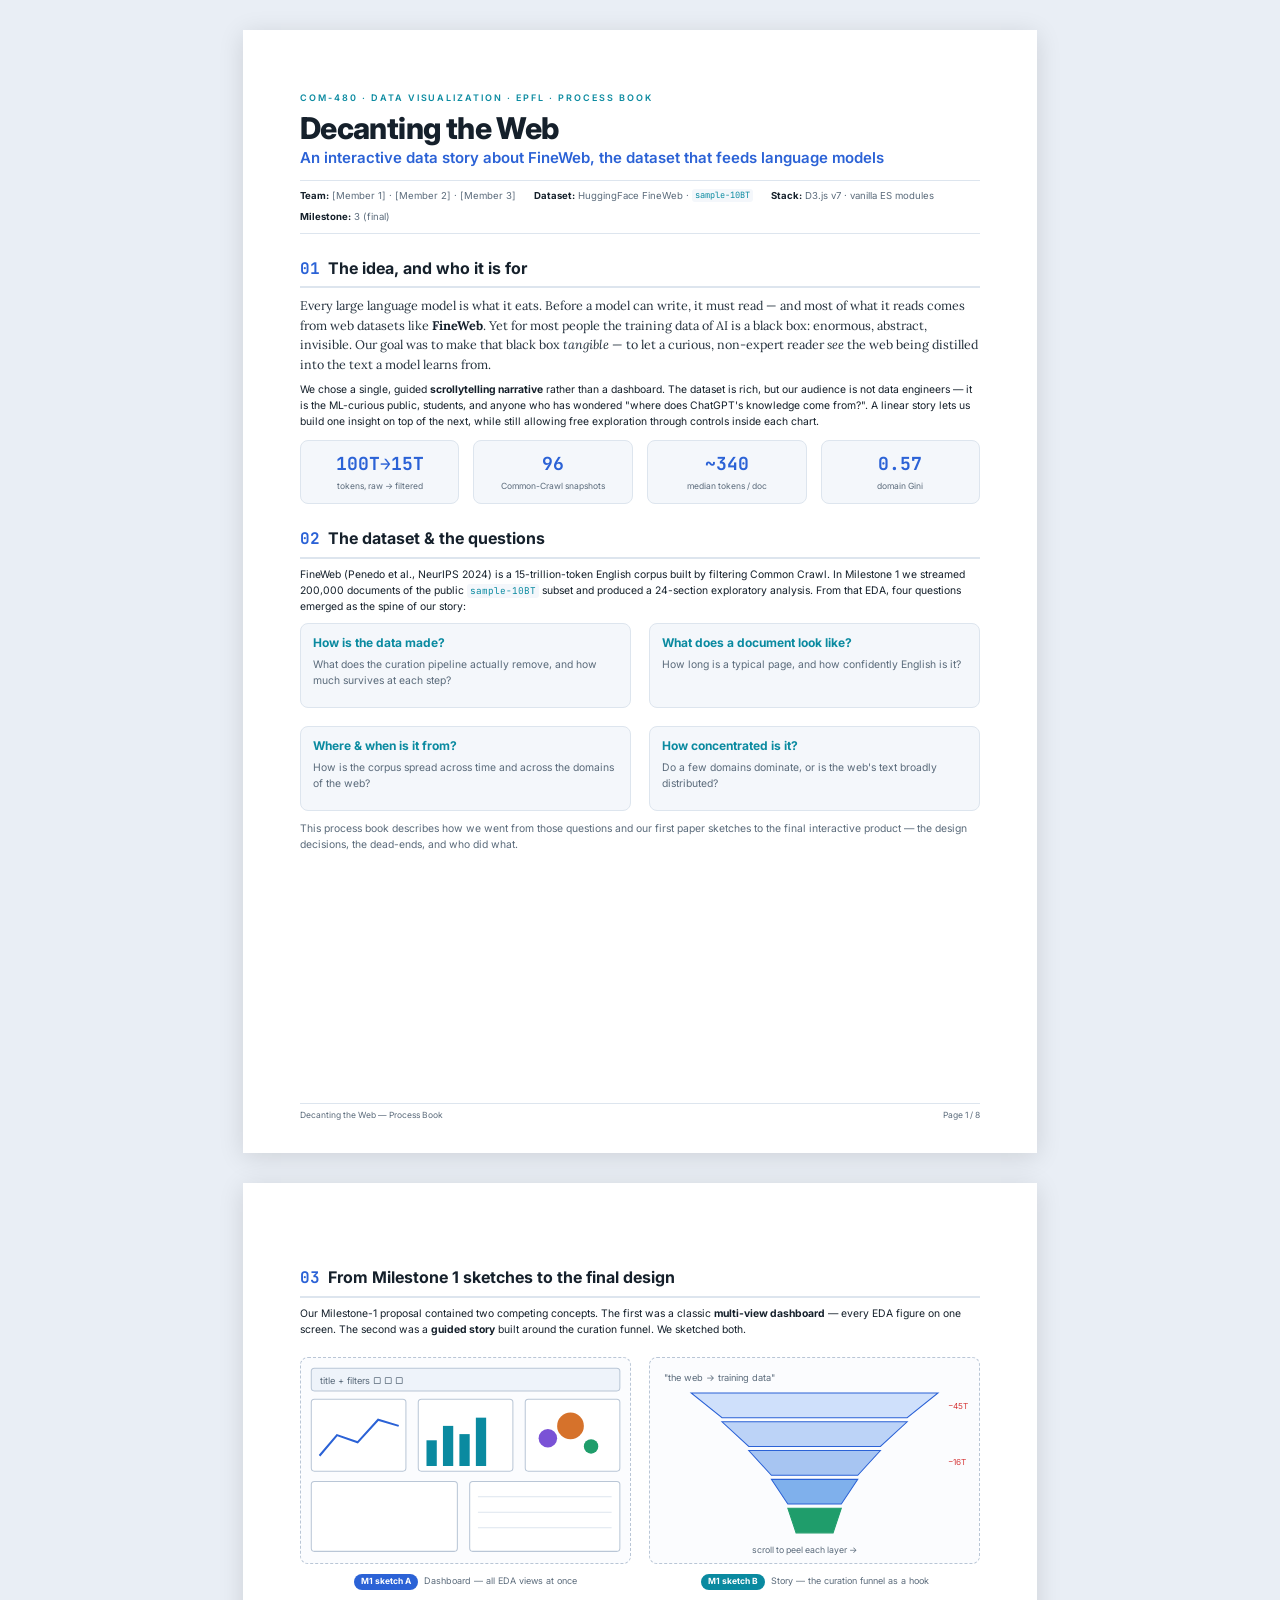
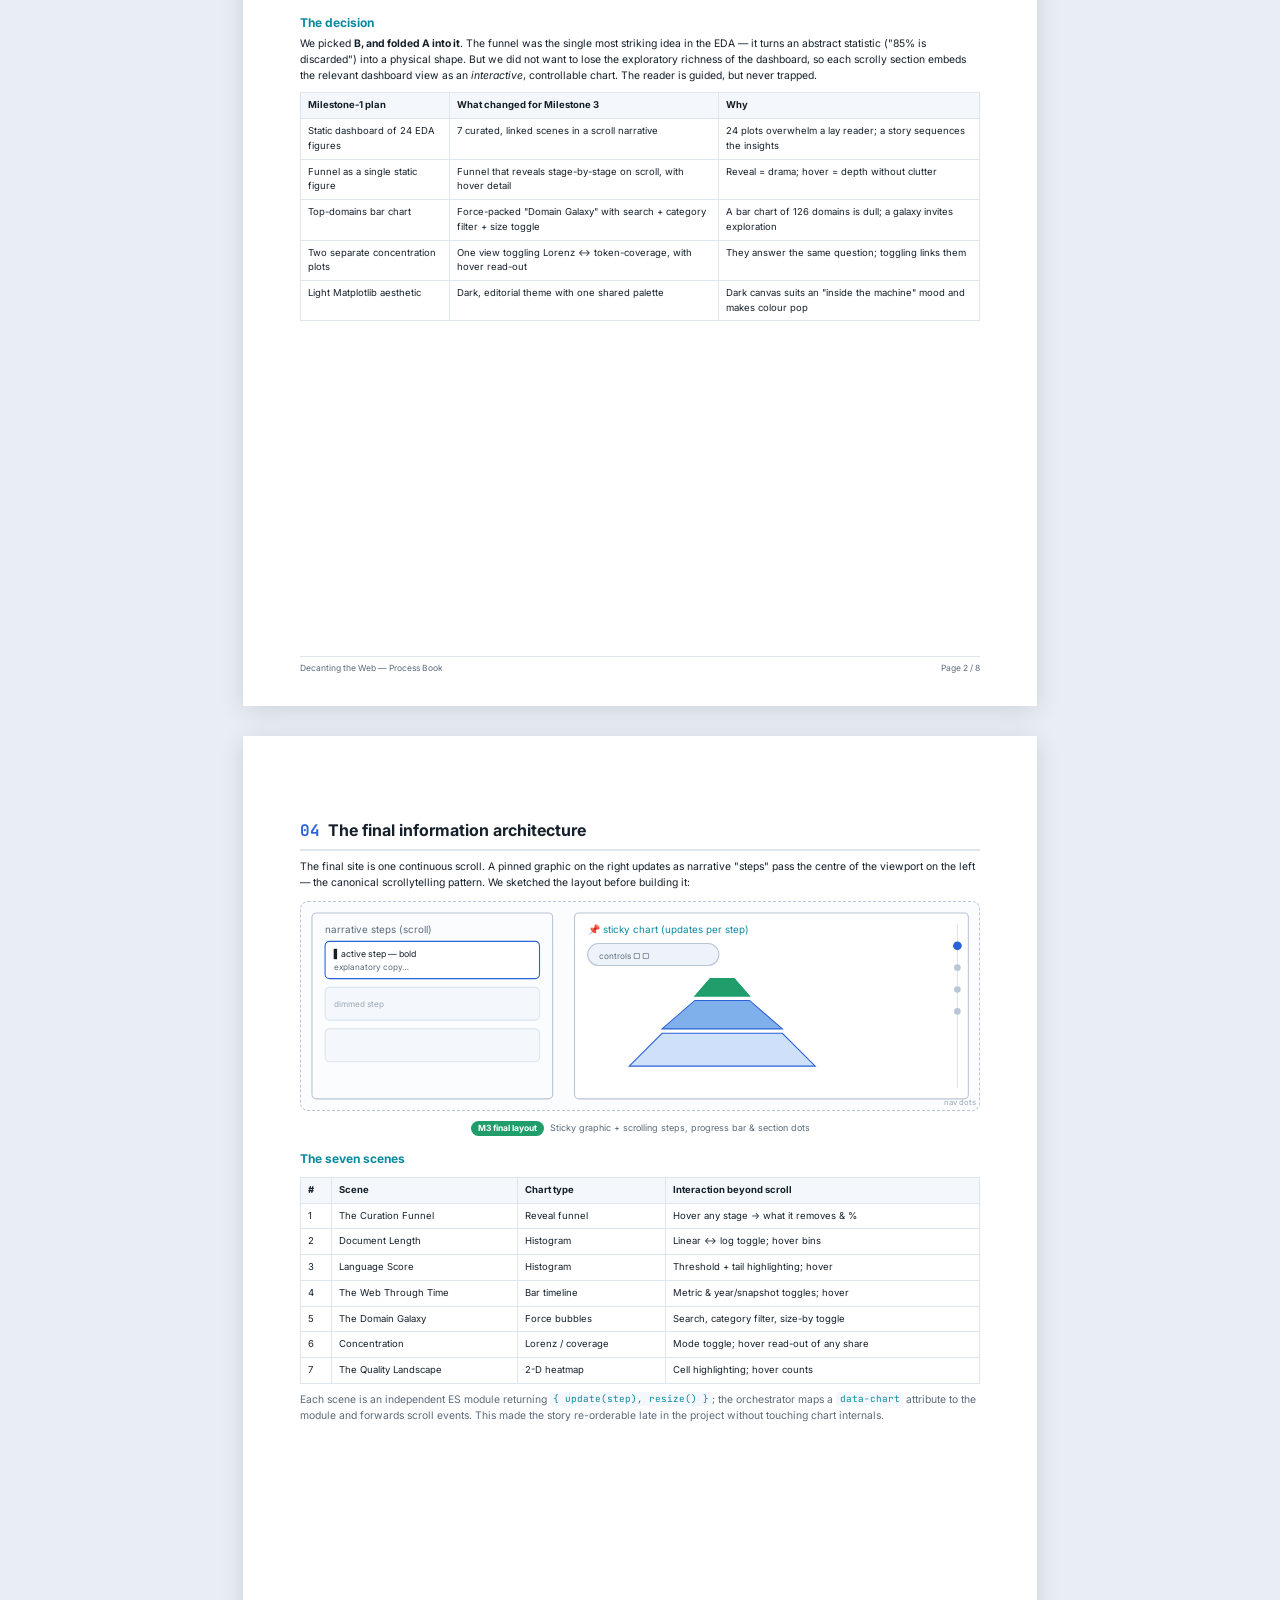
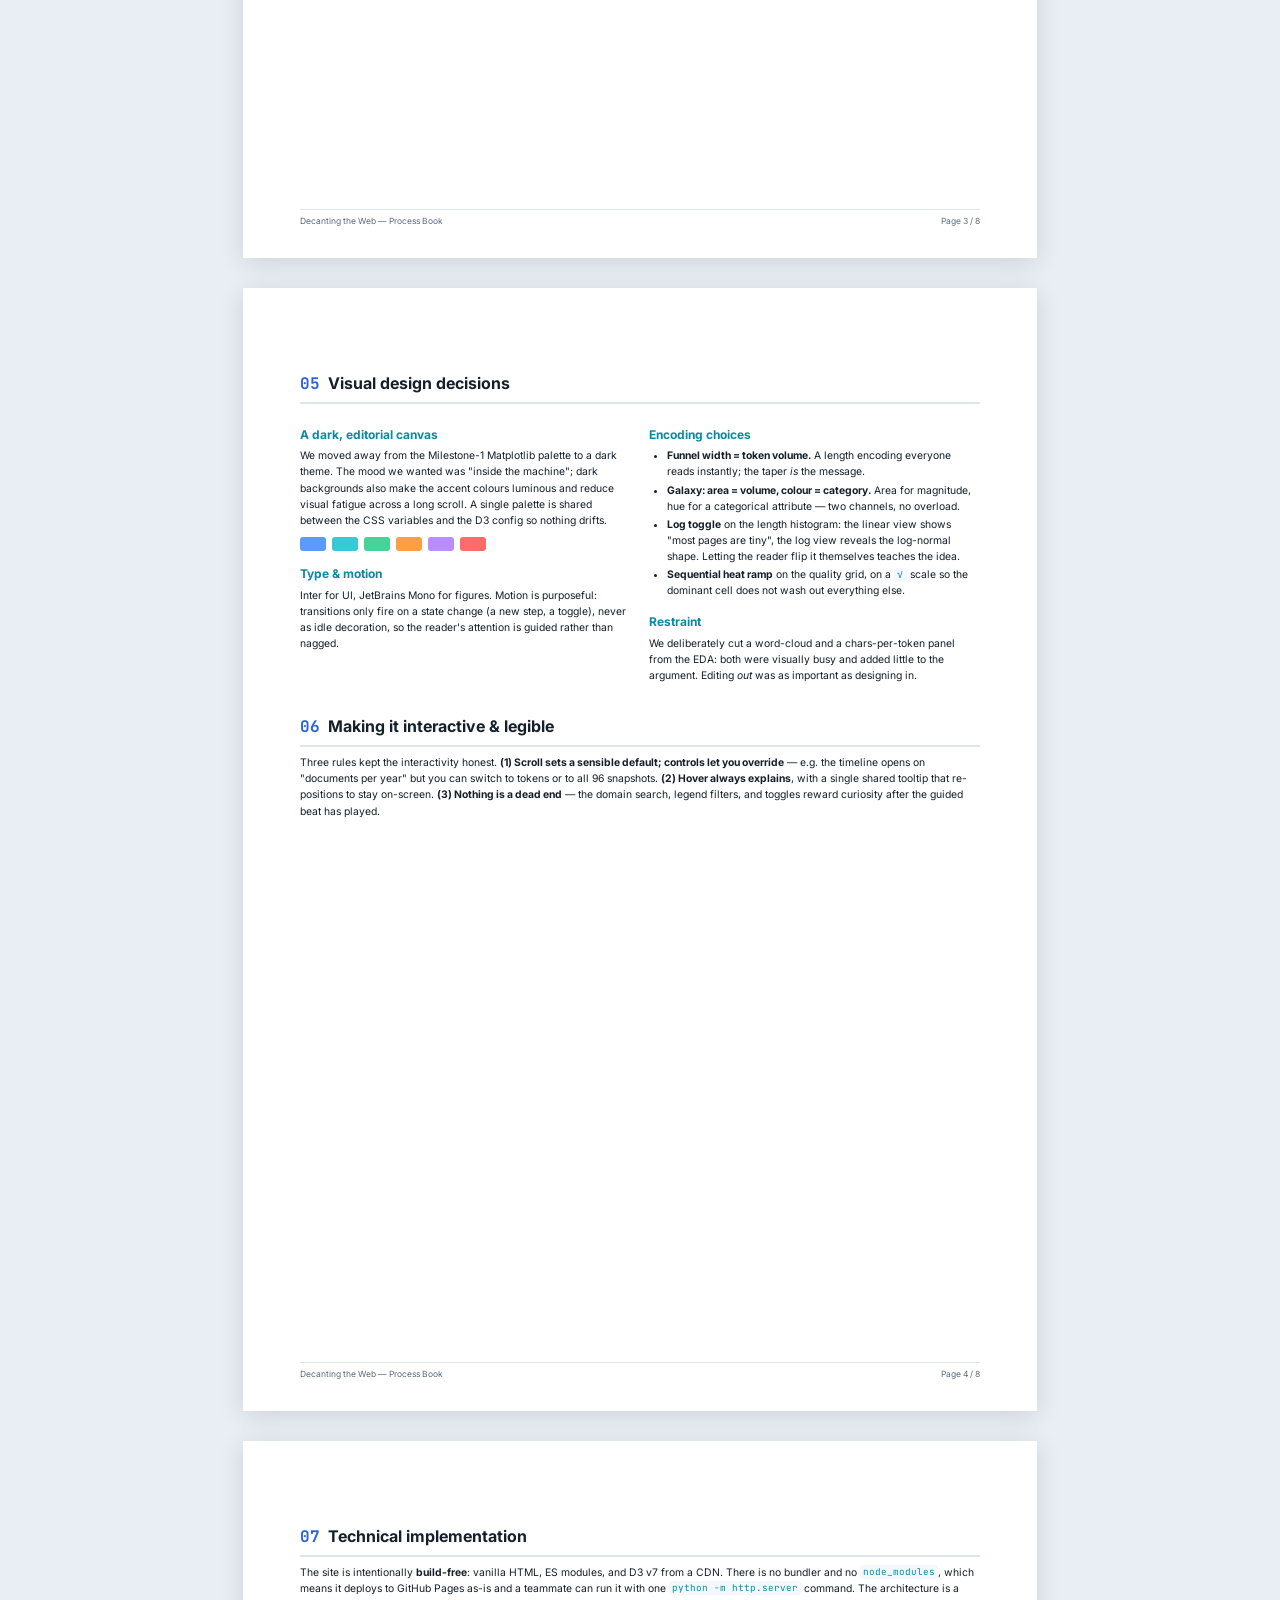
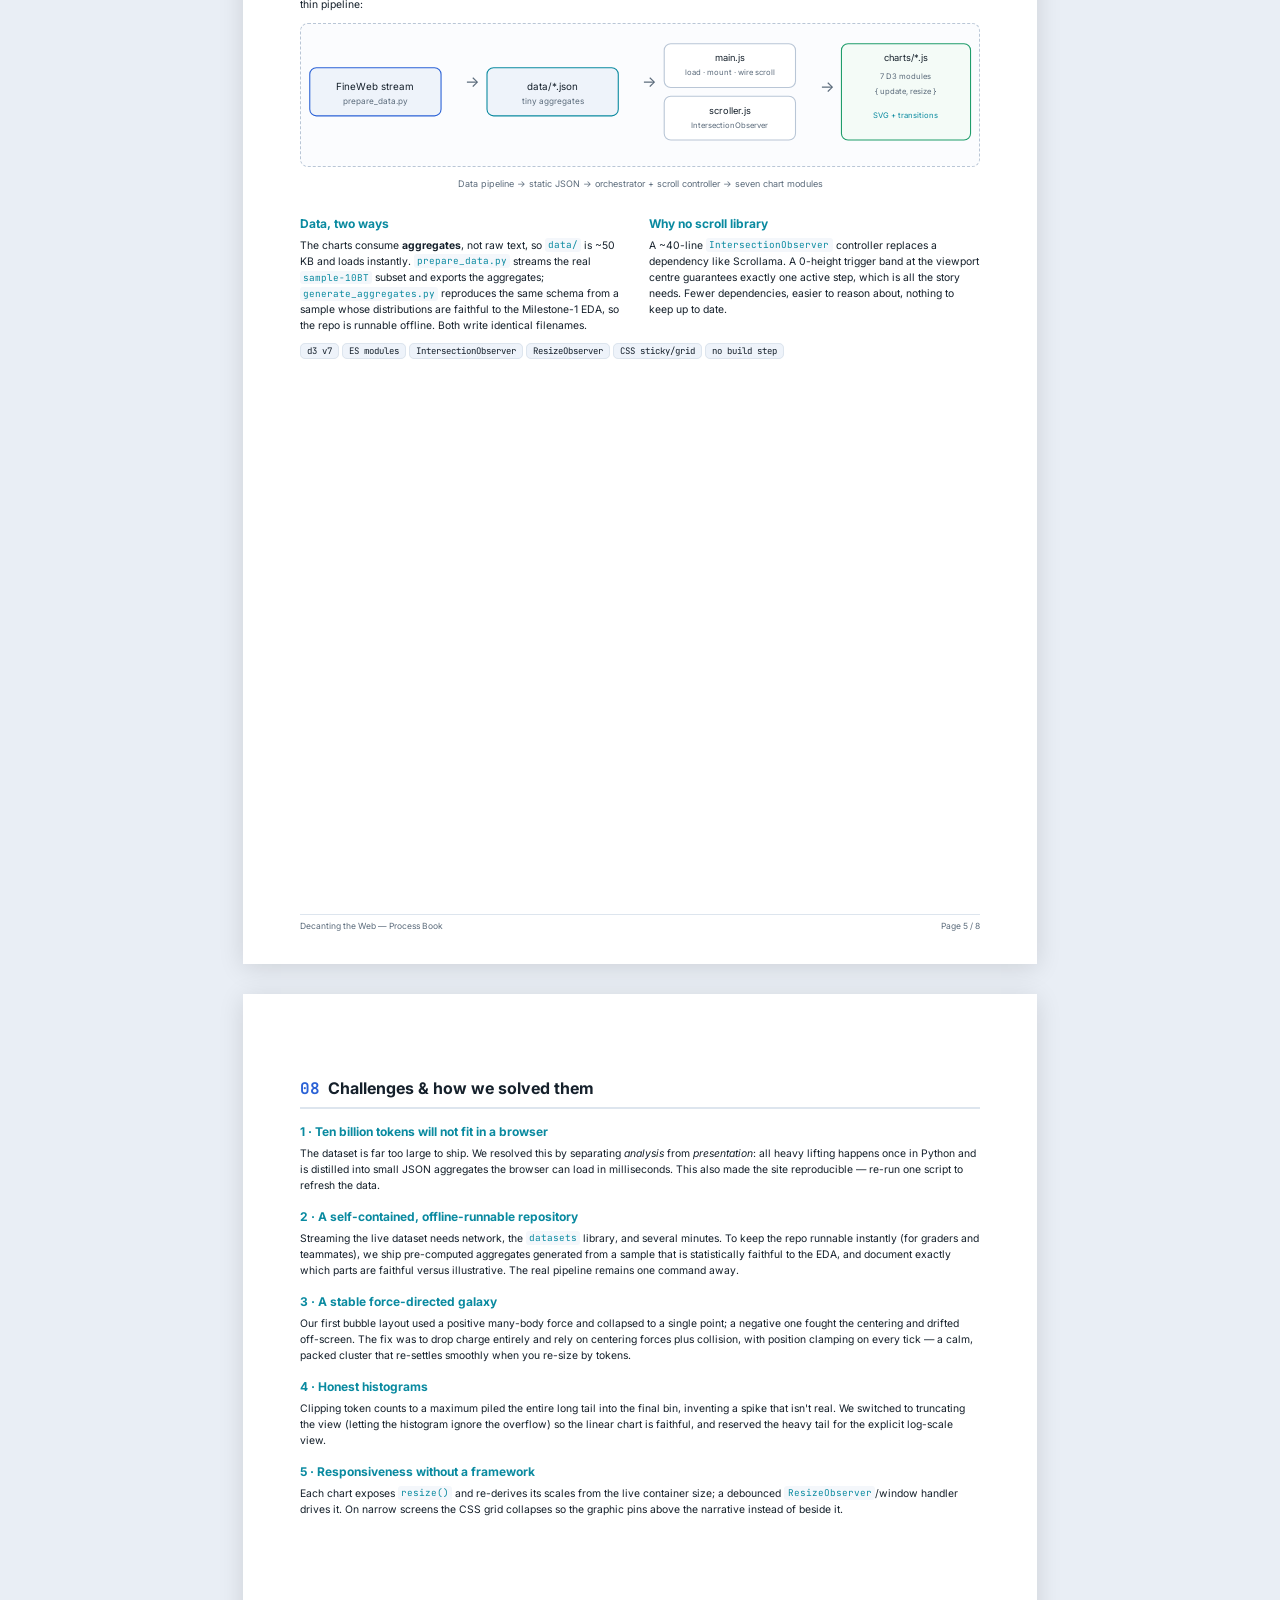
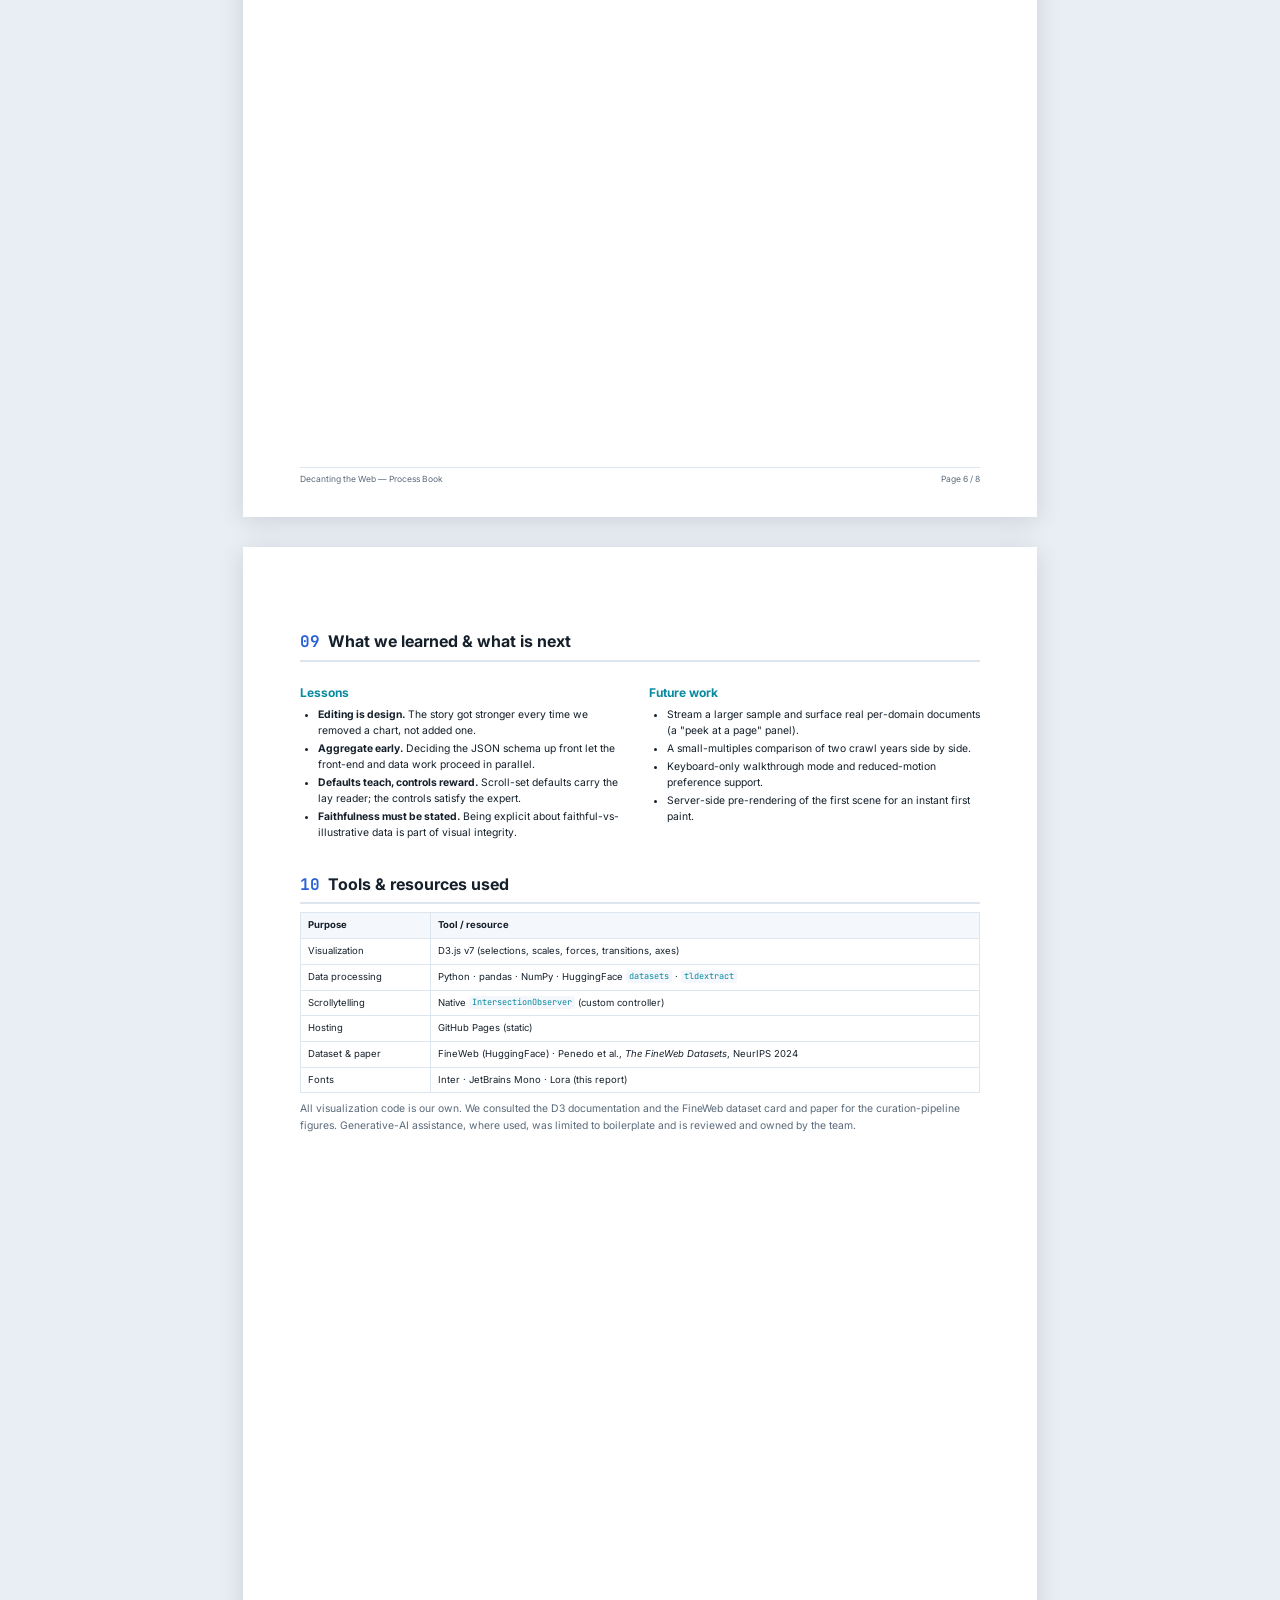
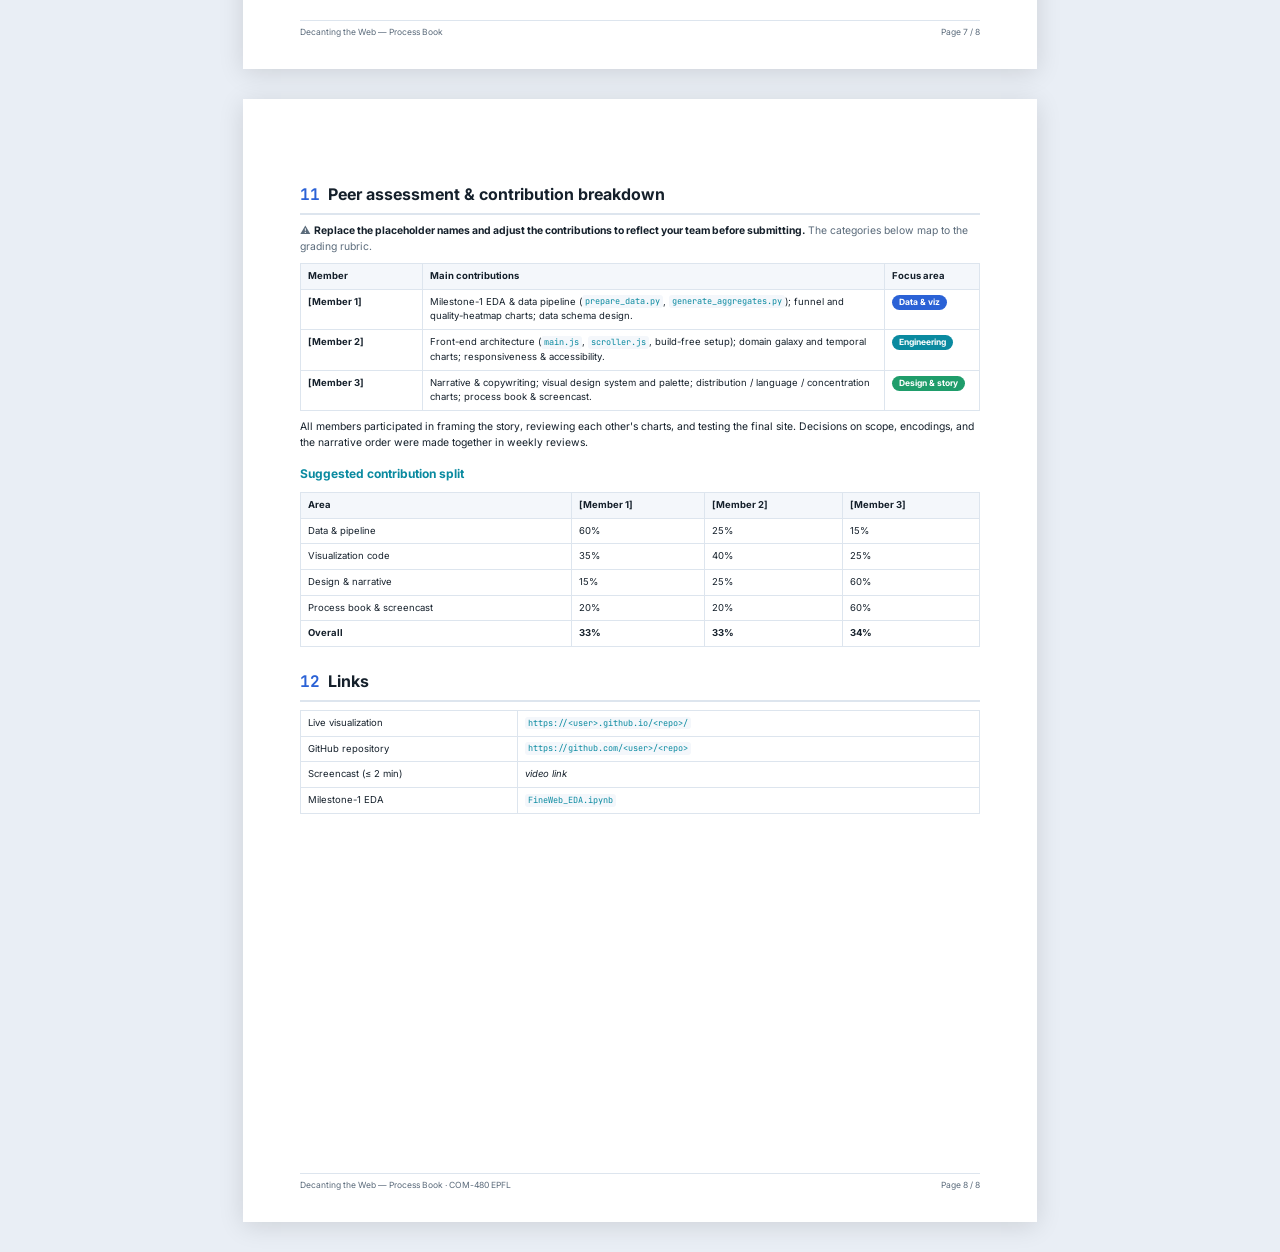
==== process-book/process-book.html @ ecaf2a80 "Milestone 3: Decanting the Web — interactive D3 data story on FineWeb Scrollytelling site (vanilla D" ====
<!DOCTYPE html>
<html lang="en">
<head>
<meta charset="UTF-8" />
<meta name="viewport" content="width=device-width, initial-scale=1.0" />
<title>Process Book · Decanting the Web</title>
<link href="https://fonts.googleapis.com/css2?family=Inter:wght@400;500;600;700;800&family=Lora:ital,wght@0,400;0,600;1,400&family=JetBrains+Mono:wght@400;600&display=swap" rel="stylesheet" />
<style>
  /* ── print setup: ~8 A4 pages ─────────────────────────────────────────── */
  @page { size: A4; margin: 16mm 15mm; }
  :root{
    --ink:#15202b; --muted:#5b6b7b; --line:#dde5ee; --bg:#fff;
    --blue:#2b62d6; --teal:#0a8aa0; --green:#1f9d6b; --orange:#d6722b;
    --red:#d63b3b; --purple:#7a52d6; --soft:#f4f7fb;
  }
  *{ box-sizing:border-box; }
  html{ -webkit-print-color-adjust:exact; print-color-adjust:exact; }
  body{ margin:0; background:#e9eef5; color:var(--ink);
    font-family:"Inter",system-ui,sans-serif; font-size:10.4px; line-height:1.55; }
  .page{ width:210mm; min-height:297mm; background:var(--bg); margin:8mm auto; padding:16mm 15mm;
    box-shadow:0 4px 24px rgba(0,0,0,.12); position:relative; }
  @media print{ body{ background:#fff; } .page{ margin:0; box-shadow:none; width:auto; min-height:auto;
    padding:0; page-break-after:always; } .page:last-child{ page-break-after:auto; } }

  h1{ font-size:30px; font-weight:800; letter-spacing:-.02em; margin:0 0 4px; line-height:1.05; }
  h1 .sub{ display:block; font-size:15px; font-weight:600; color:var(--blue); letter-spacing:0; margin-top:6px; }
  h2{ font-size:16px; font-weight:700; margin:22px 0 8px; padding-bottom:5px; border-bottom:2px solid var(--line);
    color:var(--ink); }
  h2 .n{ color:var(--blue); font-family:"JetBrains Mono",monospace; margin-right:8px; }
  h3{ font-size:12px; font-weight:700; margin:14px 0 4px; color:var(--teal); }
  p{ margin:0 0 8px; }
  .lead{ font-family:"Lora",serif; font-size:12.5px; color:#26333f; }
  .muted{ color:var(--muted); }
  a{ color:var(--blue); text-decoration:none; }
  code{ font-family:"JetBrains Mono",monospace; font-size:.9em; background:var(--soft); padding:.05em .35em;
    border-radius:3px; color:var(--teal); }
  strong{ color:var(--ink); }
  ul{ margin:4px 0 8px; padding-left:18px; } li{ margin:2px 0; }

  .meta-row{ display:flex; flex-wrap:wrap; gap:6px 18px; font-size:9.6px; color:var(--muted);
    border-top:1px solid var(--line); border-bottom:1px solid var(--line); padding:8px 0; margin:14px 0 0; }
  .meta-row b{ color:var(--ink); }
  .cols{ display:grid; grid-template-columns:1fr 1fr; gap:18px; }
  .cols3{ display:grid; grid-template-columns:repeat(3,1fr); gap:12px; }
  .box{ background:var(--soft); border:1px solid var(--line); border-radius:8px; padding:10px 12px; }
  .box h3{ margin-top:0; }
  figure{ margin:10px 0; }
  figcaption{ font-size:9px; color:var(--muted); margin-top:5px; text-align:center; }
  .sketch{ width:100%; border:1px dashed #b9c6d6; border-radius:8px; background:#fbfcfe; }
  table{ width:100%; border-collapse:collapse; font-size:9.5px; margin:8px 0; }
  th,td{ border:1px solid var(--line); padding:5px 7px; text-align:left; vertical-align:top; }
  th{ background:var(--soft); font-weight:700; }
  .tag{ display:inline-block; font-size:8.5px; font-weight:700; padding:1px 7px; border-radius:99px;
    background:var(--blue); color:#fff; }
  .tag.t2{ background:var(--teal); } .tag.t3{ background:var(--green); } .tag.t4{ background:var(--orange); }
  .pill{ font-family:"JetBrains Mono",monospace; font-size:9px; background:#eef3fa; border:1px solid var(--line);
    border-radius:5px; padding:1px 6px; color:var(--ink); }
  .foot{ position:absolute; bottom:8mm; left:15mm; right:15mm; display:flex; justify-content:space-between;
    font-size:8.5px; color:var(--muted); border-top:1px solid var(--line); padding-top:5px; }
  .kpi{ display:flex; gap:14px; margin:10px 0; }
  .kpi div{ flex:1; background:var(--soft); border:1px solid var(--line); border-radius:8px; padding:9px;
    text-align:center; }
  .kpi b{ display:block; font-size:18px; font-family:"JetBrains Mono",monospace; color:var(--blue); }
  .kpi span{ font-size:8.5px; color:var(--muted); }
  .swatches{ display:flex; gap:6px; margin:6px 0; }
  .swatches i{ width:26px; height:14px; border-radius:3px; display:inline-block; }
</style>
</head>
<body>

<!-- ═══════════════════════ PAGE 1 ═══════════════════════ -->
<section class="page">
  <p class="muted" style="letter-spacing:.22em;text-transform:uppercase;font-size:9px;font-weight:600;color:var(--teal)">
    COM-480 · Data Visualization · EPFL · Process Book</p>
  <h1>Decanting the Web
    <span class="sub">An interactive data story about FineWeb, the dataset that feeds language models</span></h1>

  <div class="meta-row">
    <span><b>Team:</b> [Member 1] · [Member 2] · [Member 3]</span>
    <span><b>Dataset:</b> HuggingFace FineWeb · <code>sample-10BT</code></span>
    <span><b>Stack:</b> D3.js v7 · vanilla ES modules</span>
    <span><b>Milestone:</b> 3 (final)</span>
  </div>

  <h2><span class="n">01</span>The idea, and who it is for</h2>
  <p class="lead">Every large language model is what it eats. Before a model can write, it must read —
  and most of what it reads comes from web datasets like <strong>FineWeb</strong>. Yet for most people the
  training data of AI is a black box: enormous, abstract, invisible. Our goal was to make that black box
  <em>tangible</em> — to let a curious, non-expert reader <em>see</em> the web being distilled into the text a
  model learns from.</p>

  <p>We chose a single, guided <strong>scrollytelling narrative</strong> rather than a dashboard. The dataset is
  rich, but our audience is not data engineers — it is the ML-curious public, students, and anyone who has
  wondered "where does ChatGPT's knowledge come from?". A linear story lets us build one insight on top of the
  next, while still allowing free exploration through controls inside each chart.</p>

  <div class="kpi">
    <div><b>100T→15T</b><span>tokens, raw → filtered</span></div>
    <div><b>96</b><span>Common-Crawl snapshots</span></div>
    <div><b>~340</b><span>median tokens / doc</span></div>
    <div><b>0.57</b><span>domain Gini</span></div>
  </div>

  <h2><span class="n">02</span>The dataset &amp; the questions</h2>
  <p>FineWeb (Penedo et al., NeurIPS 2024) is a 15-trillion-token English corpus built by filtering Common
  Crawl. In Milestone 1 we streamed 200,000 documents of the public <code>sample-10BT</code> subset and produced
  a 24-section exploratory analysis. From that EDA, four questions emerged as the spine of our story:</p>
  <div class="cols">
    <div class="box"><h3>How is the data made?</h3><p class="muted">What does the curation pipeline actually
      remove, and how much survives at each step?</p></div>
    <div class="box"><h3>What does a document look like?</h3><p class="muted">How long is a typical page, and
      how confidently English is it?</p></div>
    <div class="box"><h3>Where &amp; when is it from?</h3><p class="muted">How is the corpus spread across time
      and across the domains of the web?</p></div>
    <div class="box"><h3>How concentrated is it?</h3><p class="muted">Do a few domains dominate, or is the web's
      text broadly distributed?</p></div>
  </div>

  <p class="muted" style="margin-top:10px">This process book describes how we went from those questions and our
  first paper sketches to the final interactive product — the design decisions, the dead-ends, and who did what.</p>

  <div class="foot"><span>Decanting the Web — Process Book</span><span>Page 1 / 8</span></div>
</section>

<!-- ═══════════════════════ PAGE 2 ═══════════════════════ -->
<section class="page">
  <h2><span class="n">03</span>From Milestone 1 sketches to the final design</h2>
  <p>Our Milestone-1 proposal contained two competing concepts. The first was a classic
  <strong>multi-view dashboard</strong> — every EDA figure on one screen. The second was a
  <strong>guided story</strong> built around the curation funnel. We sketched both.</p>

  <div class="cols">
    <figure>
      <!-- M1 SKETCH A: dashboard concept -->
      <svg class="sketch" viewBox="0 0 320 200" role="img" aria-label="Dashboard sketch">
        <rect x="10" y="10" width="300" height="22" rx="3" fill="#eef3fa" stroke="#b9c6d6"/>
        <text x="18" y="25" font-size="9" fill="#5b6b7b">title + filters ▢ ▢ ▢</text>
        <rect x="10" y="40" width="92" height="70" rx="3" fill="#fff" stroke="#b9c6d6"/>
        <polyline points="18,95 35,75 55,82 75,60 95,66" fill="none" stroke="#2b62d6" stroke-width="2"/>
        <rect x="114" y="40" width="92" height="70" rx="3" fill="#fff" stroke="#b9c6d6"/>
        <rect x="122" y="80" width="10" height="25" fill="#0a8aa0"/><rect x="138" y="66" width="10" height="39" fill="#0a8aa0"/>
        <rect x="154" y="74" width="10" height="31" fill="#0a8aa0"/><rect x="170" y="58" width="10" height="47" fill="#0a8aa0"/>
        <rect x="218" y="40" width="92" height="70" rx="3" fill="#fff" stroke="#b9c6d6"/>
        <circle cx="240" cy="78" r="9" fill="#7a52d6"/><circle cx="262" cy="66" r="13" fill="#d6722b"/><circle cx="282" cy="86" r="7" fill="#1f9d6b"/>
        <rect x="10" y="120" width="142" height="68" rx="3" fill="#fff" stroke="#b9c6d6"/>
        <rect x="164" y="120" width="146" height="68" rx="3" fill="#fff" stroke="#b9c6d6"/>
        <g stroke="#dde5ee">
          <line x1="172" y1="135" x2="302" y2="135"/><line x1="172" y1="150" x2="302" y2="150"/><line x1="172" y1="165" x2="302" y2="165"/>
        </g>
      </svg>
      <figcaption><span class="tag">M1 sketch A</span> &nbsp;Dashboard — all EDA views at once</figcaption>
    </figure>
    <figure>
      <!-- M1 SKETCH B: funnel story concept -->
      <svg class="sketch" viewBox="0 0 320 200" role="img" aria-label="Funnel story sketch">
        <text x="14" y="22" font-size="9" fill="#5b6b7b">"the web → training data"</text>
        <polygon points="40,34 280,34 250,58 70,58" fill="#cfe0fb" stroke="#2b62d6"/>
        <polygon points="70,62 250,62 224,86 96,86" fill="#bcd3f7" stroke="#2b62d6"/>
        <polygon points="96,90 224,90 202,114 118,114" fill="#a7c5f2" stroke="#2b62d6"/>
        <polygon points="118,118 202,118 186,142 134,142" fill="#7fb0ec" stroke="#2b62d6"/>
        <polygon points="134,146 186,146 178,170 142,170" fill="#1f9d6b" stroke="#1f9d6b"/>
        <text x="290" y="50" font-size="8" fill="#d63b3b">−45T</text>
        <text x="290" y="104" font-size="8" fill="#d63b3b">−16T</text>
        <text x="150" y="190" font-size="8.5" fill="#5b6b7b" text-anchor="middle">scroll to peel each layer →</text>
      </svg>
      <figcaption><span class="tag t2">M1 sketch B</span> &nbsp;Story — the curation funnel as a hook</figcaption>
    </figure>
  </div>

  <h3>The decision</h3>
  <p>We picked <strong>B, and folded A into it</strong>. The funnel was the single most striking idea in the EDA —
  it turns an abstract statistic ("85% is discarded") into a physical shape. But we did not want to lose the
  exploratory richness of the dashboard, so each scrolly section embeds the relevant dashboard view as an
  <em>interactive</em>, controllable chart. The reader is guided, but never trapped.</p>

  <table>
    <tr><th>Milestone-1 plan</th><th>What changed for Milestone 3</th><th>Why</th></tr>
    <tr><td>Static dashboard of 24 EDA figures</td><td>7 curated, linked scenes in a scroll narrative</td>
      <td>24 plots overwhelm a lay reader; a story sequences the insights</td></tr>
    <tr><td>Funnel as a single static figure</td><td>Funnel that reveals stage-by-stage on scroll, with hover detail</td>
      <td>Reveal = drama; hover = depth without clutter</td></tr>
    <tr><td>Top-domains bar chart</td><td>Force-packed "Domain Galaxy" with search + category filter + size toggle</td>
      <td>A bar chart of 126 domains is dull; a galaxy invites exploration</td></tr>
    <tr><td>Two separate concentration plots</td><td>One view toggling Lorenz ↔ token-coverage, with hover read-out</td>
      <td>They answer the same question; toggling links them</td></tr>
    <tr><td>Light Matplotlib aesthetic</td><td>Dark, editorial theme with one shared palette</td>
      <td>Dark canvas suits an "inside the machine" mood and makes colour pop</td></tr>
  </table>

  <div class="foot"><span>Decanting the Web — Process Book</span><span>Page 2 / 8</span></div>
</section>

<!-- ═══════════════════════ PAGE 3 ═══════════════════════ -->
<section class="page">
  <h2><span class="n">04</span>The final information architecture</h2>
  <p>The final site is one continuous scroll. A pinned graphic on the right updates as narrative "steps" pass the
  centre of the viewport on the left — the canonical scrollytelling pattern. We sketched the layout before
  building it:</p>

  <figure>
    <svg class="sketch" viewBox="0 0 620 190" role="img" aria-label="Scrollytelling layout sketch">
      <rect x="10" y="10" width="220" height="170" rx="4" fill="#fbfcfe" stroke="#b9c6d6"/>
      <text x="22" y="28" font-size="9" fill="#5b6b7b">narrative steps (scroll)</text>
      <rect x="22" y="36" width="196" height="34" rx="4" fill="#fff" stroke="#2b62d6"/>
      <text x="30" y="50" font-size="8" fill="#15202b">▌active step — bold</text>
      <text x="30" y="62" font-size="7.5" fill="#5b6b7b">explanatory copy…</text>
      <rect x="22" y="78" width="196" height="30" rx="4" fill="#f4f7fb" stroke="#dde5ee"/>
      <text x="30" y="96" font-size="7.5" fill="#9aa8b6">dimmed step</text>
      <rect x="22" y="116" width="196" height="30" rx="4" fill="#f4f7fb" stroke="#dde5ee"/>
      <rect x="250" y="10" width="360" height="170" rx="4" fill="#fff" stroke="#b9c6d6"/>
      <text x="262" y="28" font-size="9" fill="#0a8aa0">📌 sticky chart (updates per step)</text>
      <rect x="262" y="38" width="120" height="20" rx="10" fill="#eef3fa" stroke="#b9c6d6"/>
      <text x="272" y="52" font-size="7.5" fill="#5b6b7b">controls ▢ ▢</text>
      <polygon points="300,150 470,150 440,120 330,120" fill="#cfe0fb" stroke="#2b62d6"/>
      <polygon points="330,116 440,116 410,90 360,90" fill="#7fb0ec" stroke="#2b62d6"/>
      <polygon points="360,86 410,86 396,70 374,70" fill="#1f9d6b" stroke="#1f9d6b"/>
      <line x1="600" y1="20" x2="600" y2="170" stroke="#dde5ee"/>
      <circle cx="600" cy="40" r="4" fill="#2b62d6"/><circle cx="600" cy="60" r="3" fill="#b9c6d6"/>
      <circle cx="600" cy="80" r="3" fill="#b9c6d6"/><circle cx="600" cy="100" r="3" fill="#b9c6d6"/>
      <text x="588" y="186" font-size="7" fill="#9aa8b6">nav dots</text>
    </svg>
    <figcaption><span class="tag t3">M3 final layout</span> &nbsp;Sticky graphic + scrolling steps, progress bar &amp; section dots</figcaption>
  </figure>

  <h3>The seven scenes</h3>
  <table>
    <tr><th>#</th><th>Scene</th><th>Chart type</th><th>Interaction beyond scroll</th></tr>
    <tr><td>1</td><td>The Curation Funnel</td><td>Reveal funnel</td><td>Hover any stage → what it removes &amp; %</td></tr>
    <tr><td>2</td><td>Document Length</td><td>Histogram</td><td>Linear ↔ log toggle; hover bins</td></tr>
    <tr><td>3</td><td>Language Score</td><td>Histogram</td><td>Threshold + tail highlighting; hover</td></tr>
    <tr><td>4</td><td>The Web Through Time</td><td>Bar timeline</td><td>Metric &amp; year/snapshot toggles; hover</td></tr>
    <tr><td>5</td><td>The Domain Galaxy</td><td>Force bubbles</td><td>Search, category filter, size-by toggle</td></tr>
    <tr><td>6</td><td>Concentration</td><td>Lorenz / coverage</td><td>Mode toggle; hover read-out of any share</td></tr>
    <tr><td>7</td><td>The Quality Landscape</td><td>2-D heatmap</td><td>Cell highlighting; hover counts</td></tr>
  </table>
  <p class="muted">Each scene is an independent ES module returning <code>{ update(step), resize() }</code>; the
  orchestrator maps a <code>data-chart</code> attribute to the module and forwards scroll events. This made the
  story re-orderable late in the project without touching chart internals.</p>

  <div class="foot"><span>Decanting the Web — Process Book</span><span>Page 3 / 8</span></div>
</section>

<!-- ═══════════════════════ PAGE 4 ═══════════════════════ -->
<section class="page">
  <h2><span class="n">05</span>Visual design decisions</h2>
  <div class="cols">
    <div>
      <h3>A dark, editorial canvas</h3>
      <p>We moved away from the Milestone-1 Matplotlib palette to a dark theme. The mood we wanted was
      "inside the machine"; dark backgrounds also make the accent colours luminous and reduce visual fatigue
      across a long scroll. A single palette is shared between the CSS variables and the D3 config so nothing
      drifts.</p>
      <div class="swatches">
        <i style="background:#5b9bff"></i><i style="background:#37c9d6"></i><i style="background:#46d39a"></i>
        <i style="background:#ff9f45"></i><i style="background:#b98cff"></i><i style="background:#ff6b6b"></i>
      </div>
      <h3>Type &amp; motion</h3>
      <p>Inter for UI, JetBrains Mono for figures. Motion is purposeful: transitions only fire on a state change
      (a new step, a toggle), never as idle decoration, so the reader's attention is guided rather than nagged.</p>
    </div>
    <div>
      <h3>Encoding choices</h3>
      <ul>
        <li><strong>Funnel width = token volume.</strong> A length encoding everyone reads instantly; the taper
        <em>is</em> the message.</li>
        <li><strong>Galaxy: area = volume, colour = category.</strong> Area for magnitude, hue for a categorical
        attribute — two channels, no overload.</li>
        <li><strong>Log toggle</strong> on the length histogram: the linear view shows "most pages are tiny", the
        log view reveals the log-normal shape. Letting the reader flip it themselves teaches the idea.</li>
        <li><strong>Sequential heat ramp</strong> on the quality grid, on a <code>√</code> scale so the dominant
        cell does not wash out everything else.</li>
      </ul>
      <h3>Restraint</h3>
      <p>We deliberately cut a word-cloud and a chars-per-token panel from the EDA: both were visually busy and
      added little to the argument. Editing <em>out</em> was as important as designing in.</p>
    </div>
  </div>

  <h2><span class="n">06</span>Making it interactive &amp; legible</h2>
  <p>Three rules kept the interactivity honest. <strong>(1) Scroll sets a sensible default; controls let you
  override</strong> — e.g. the timeline opens on "documents per year" but you can switch to tokens or to all 96
  snapshots. <strong>(2) Hover always explains</strong>, with a single shared tooltip that re-positions to stay
  on-screen. <strong>(3) Nothing is a dead end</strong> — the domain search, legend filters, and toggles reward
  curiosity after the guided beat has played.</p>

  <div class="foot"><span>Decanting the Web — Process Book</span><span>Page 4 / 8</span></div>
</section>

<!-- ═══════════════════════ PAGE 5 ═══════════════════════ -->
<section class="page">
  <h2><span class="n">07</span>Technical implementation</h2>
  <p>The site is intentionally <strong>build-free</strong>: vanilla HTML, ES modules, and D3 v7 from a CDN. There
  is no bundler and no <code>node_modules</code>, which means it deploys to GitHub Pages as-is and a teammate can
  run it with one <code>python -m http.server</code> command. The architecture is a thin pipeline:</p>

  <figure>
    <svg class="sketch" viewBox="0 0 620 130" role="img" aria-label="Architecture diagram">
      <rect x="8" y="40" width="120" height="44" rx="6" fill="#eef3fa" stroke="#2b62d6"/>
      <text x="68" y="60" font-size="9" text-anchor="middle" fill="#15202b">FineWeb stream</text>
      <text x="68" y="73" font-size="7.5" text-anchor="middle" fill="#5b6b7b">prepare_data.py</text>
      <text x="150" y="58" font-size="14" fill="#5b6b7b">→</text>
      <rect x="170" y="40" width="120" height="44" rx="6" fill="#eef3fa" stroke="#0a8aa0"/>
      <text x="230" y="60" font-size="9" text-anchor="middle" fill="#15202b">data/*.json</text>
      <text x="230" y="73" font-size="7.5" text-anchor="middle" fill="#5b6b7b">tiny aggregates</text>
      <text x="312" y="58" font-size="14" fill="#5b6b7b">→</text>
      <rect x="332" y="18" width="120" height="40" rx="6" fill="#fff" stroke="#b9c6d6"/>
      <text x="392" y="34" font-size="8.5" text-anchor="middle" fill="#15202b">main.js</text>
      <text x="392" y="47" font-size="7" text-anchor="middle" fill="#5b6b7b">load · mount · wire scroll</text>
      <rect x="332" y="66" width="120" height="40" rx="6" fill="#fff" stroke="#b9c6d6"/>
      <text x="392" y="82" font-size="8.5" text-anchor="middle" fill="#15202b">scroller.js</text>
      <text x="392" y="95" font-size="7" text-anchor="middle" fill="#5b6b7b">IntersectionObserver</text>
      <text x="474" y="62" font-size="14" fill="#5b6b7b">→</text>
      <rect x="494" y="18" width="118" height="88" rx="6" fill="#f4fbf7" stroke="#1f9d6b"/>
      <text x="553" y="34" font-size="8.5" text-anchor="middle" fill="#15202b">charts/*.js</text>
      <text x="553" y="50" font-size="7" text-anchor="middle" fill="#5b6b7b">7 D3 modules</text>
      <text x="553" y="64" font-size="7" text-anchor="middle" fill="#5b6b7b">{ update, resize }</text>
      <text x="553" y="86" font-size="7" text-anchor="middle" fill="#0a8aa0">SVG + transitions</text>
    </svg>
    <figcaption>Data pipeline → static JSON → orchestrator + scroll controller → seven chart modules</figcaption>
  </figure>

  <div class="cols">
    <div>
      <h3>Data, two ways</h3>
      <p>The charts consume <strong>aggregates</strong>, not raw text, so <code>data/</code> is ~50 KB and loads
      instantly. <code>prepare_data.py</code> streams the real <code>sample-10BT</code> subset and exports the
      aggregates; <code>generate_aggregates.py</code> reproduces the same schema from a sample whose distributions
      are faithful to the Milestone-1 EDA, so the repo is runnable offline. Both write identical filenames.</p>
    </div>
    <div>
      <h3>Why no scroll library</h3>
      <p>A ~40-line <code>IntersectionObserver</code> controller replaces a dependency like Scrollama. A 0-height
      trigger band at the viewport centre guarantees exactly one active step, which is all the story needs. Fewer
      dependencies, easier to reason about, nothing to keep up to date.</p>
    </div>
  </div>
  <p class="muted"><span class="pill">d3 v7</span> <span class="pill">ES modules</span>
  <span class="pill">IntersectionObserver</span> <span class="pill">ResizeObserver</span>
  <span class="pill">CSS sticky/grid</span> <span class="pill">no build step</span></p>

  <div class="foot"><span>Decanting the Web — Process Book</span><span>Page 5 / 8</span></div>
</section>

<!-- ═══════════════════════ PAGE 6 ═══════════════════════ -->
<section class="page">
  <h2><span class="n">08</span>Challenges &amp; how we solved them</h2>

  <h3>1 · Ten billion tokens will not fit in a browser</h3>
  <p>The dataset is far too large to ship. We resolved this by separating <em>analysis</em> from
  <em>presentation</em>: all heavy lifting happens once in Python and is distilled into small JSON aggregates the
  browser can load in milliseconds. This also made the site reproducible — re-run one script to refresh the data.</p>

  <h3>2 · A self-contained, offline-runnable repository</h3>
  <p>Streaming the live dataset needs network, the <code>datasets</code> library, and several minutes. To keep the
  repo runnable instantly (for graders and teammates), we ship pre-computed aggregates generated from a sample
  that is statistically faithful to the EDA, and document exactly which parts are faithful versus illustrative.
  The real pipeline remains one command away.</p>

  <h3>3 · A stable force-directed galaxy</h3>
  <p>Our first bubble layout used a positive many-body force and collapsed to a single point; a negative one
  fought the centering and drifted off-screen. The fix was to drop charge entirely and rely on centering forces
  plus collision, with position clamping on every tick — a calm, packed cluster that re-settles smoothly when you
  re-size by tokens.</p>

  <h3>4 · Honest histograms</h3>
  <p>Clipping token counts to a maximum piled the entire long tail into the final bin, inventing a spike that
  isn't real. We switched to truncating the view (letting the histogram ignore the overflow) so the linear chart
  is faithful, and reserved the heavy tail for the explicit log-scale view.</p>

  <h3>5 · Responsiveness without a framework</h3>
  <p>Each chart exposes <code>resize()</code> and re-derives its scales from the live container size; a debounced
  <code>ResizeObserver</code>/window handler drives it. On narrow screens the CSS grid collapses so the graphic
  pins above the narrative instead of beside it.</p>

  <div class="foot"><span>Decanting the Web — Process Book</span><span>Page 6 / 8</span></div>
</section>

<!-- ═══════════════════════ PAGE 7 ═══════════════════════ -->
<section class="page">
  <h2><span class="n">09</span>What we learned &amp; what is next</h2>
  <div class="cols">
    <div>
      <h3>Lessons</h3>
      <ul>
        <li><strong>Editing is design.</strong> The story got stronger every time we removed a chart, not added
        one.</li>
        <li><strong>Aggregate early.</strong> Deciding the JSON schema up front let the front-end and data work
        proceed in parallel.</li>
        <li><strong>Defaults teach, controls reward.</strong> Scroll-set defaults carry the lay reader; the
        controls satisfy the expert.</li>
        <li><strong>Faithfulness must be stated.</strong> Being explicit about faithful-vs-illustrative data is
        part of visual integrity.</li>
      </ul>
    </div>
    <div>
      <h3>Future work</h3>
      <ul>
        <li>Stream a larger sample and surface real per-domain documents (a "peek at a page" panel).</li>
        <li>A small-multiples comparison of two crawl years side by side.</li>
        <li>Keyboard-only walkthrough mode and reduced-motion preference support.</li>
        <li>Server-side pre-rendering of the first scene for an instant first paint.</li>
      </ul>
    </div>
  </div>

  <h2><span class="n">10</span>Tools &amp; resources used</h2>
  <table>
    <tr><th>Purpose</th><th>Tool / resource</th></tr>
    <tr><td>Visualization</td><td>D3.js v7 (selections, scales, forces, transitions, axes)</td></tr>
    <tr><td>Data processing</td><td>Python · pandas · NumPy · HuggingFace <code>datasets</code> · <code>tldextract</code></td></tr>
    <tr><td>Scrollytelling</td><td>Native <code>IntersectionObserver</code> (custom controller)</td></tr>
    <tr><td>Hosting</td><td>GitHub Pages (static)</td></tr>
    <tr><td>Dataset &amp; paper</td><td>FineWeb (HuggingFace) · Penedo et al., <em>The FineWeb Datasets</em>, NeurIPS 2024</td></tr>
    <tr><td>Fonts</td><td>Inter · JetBrains Mono · Lora (this report)</td></tr>
  </table>
  <p class="muted">All visualization code is our own. We consulted the D3 documentation and the FineWeb dataset
  card and paper for the curation-pipeline figures. Generative-AI assistance, where used, was limited to
  boilerplate and is reviewed and owned by the team.</p>

  <div class="foot"><span>Decanting the Web — Process Book</span><span>Page 7 / 8</span></div>
</section>

<!-- ═══════════════════════ PAGE 8 ═══════════════════════ -->
<section class="page">
  <h2><span class="n">11</span>Peer assessment &amp; contribution breakdown</h2>
  <p class="muted">⚠️ <strong>Replace the placeholder names and adjust the contributions to reflect your team
  before submitting.</strong> The categories below map to the grading rubric.</p>

  <table>
    <tr>
      <th style="width:18%">Member</th>
      <th>Main contributions</th>
      <th style="width:14%">Focus area</th>
    </tr>
    <tr>
      <td><strong>[Member 1]</strong></td>
      <td>Milestone-1 EDA &amp; data pipeline (<code>prepare_data.py</code>, <code>generate_aggregates.py</code>);
        funnel and quality-heatmap charts; data schema design.</td>
      <td><span class="tag">Data &amp; viz</span></td>
    </tr>
    <tr>
      <td><strong>[Member 2]</strong></td>
      <td>Front-end architecture (<code>main.js</code>, <code>scroller.js</code>, build-free setup); domain galaxy
        and temporal charts; responsiveness &amp; accessibility.</td>
      <td><span class="tag t2">Engineering</span></td>
    </tr>
    <tr>
      <td><strong>[Member 3]</strong></td>
      <td>Narrative &amp; copywriting; visual design system and palette; distribution / language / concentration
        charts; process book &amp; screencast.</td>
      <td><span class="tag t3">Design &amp; story</span></td>
    </tr>
  </table>

  <p>All members participated in framing the story, reviewing each other's charts, and testing the final site.
  Decisions on scope, encodings, and the narrative order were made together in weekly reviews.</p>

  <h3>Suggested contribution split</h3>
  <table>
    <tr><th>Area</th><th>[Member 1]</th><th>[Member 2]</th><th>[Member 3]</th></tr>
    <tr><td>Data &amp; pipeline</td><td>60%</td><td>25%</td><td>15%</td></tr>
    <tr><td>Visualization code</td><td>35%</td><td>40%</td><td>25%</td></tr>
    <tr><td>Design &amp; narrative</td><td>15%</td><td>25%</td><td>60%</td></tr>
    <tr><td>Process book &amp; screencast</td><td>20%</td><td>20%</td><td>60%</td></tr>
    <tr><td><strong>Overall</strong></td><td><strong>33%</strong></td><td><strong>33%</strong></td><td><strong>34%</strong></td></tr>
  </table>

  <h2><span class="n">12</span>Links</h2>
  <table>
    <tr><td style="width:32%">Live visualization</td><td><code>https://&lt;user&gt;.github.io/&lt;repo&gt;/</code></td></tr>
    <tr><td>GitHub repository</td><td><code>https://github.com/&lt;user&gt;/&lt;repo&gt;</code></td></tr>
    <tr><td>Screencast (≤ 2 min)</td><td><em>video link</em></td></tr>
    <tr><td>Milestone-1 EDA</td><td><code>FineWeb_EDA.ipynb</code></td></tr>
  </table>

  <div class="foot"><span>Decanting the Web — Process Book · COM-480 EPFL</span><span>Page 8 / 8</span></div>
</section>

</body>
</html>
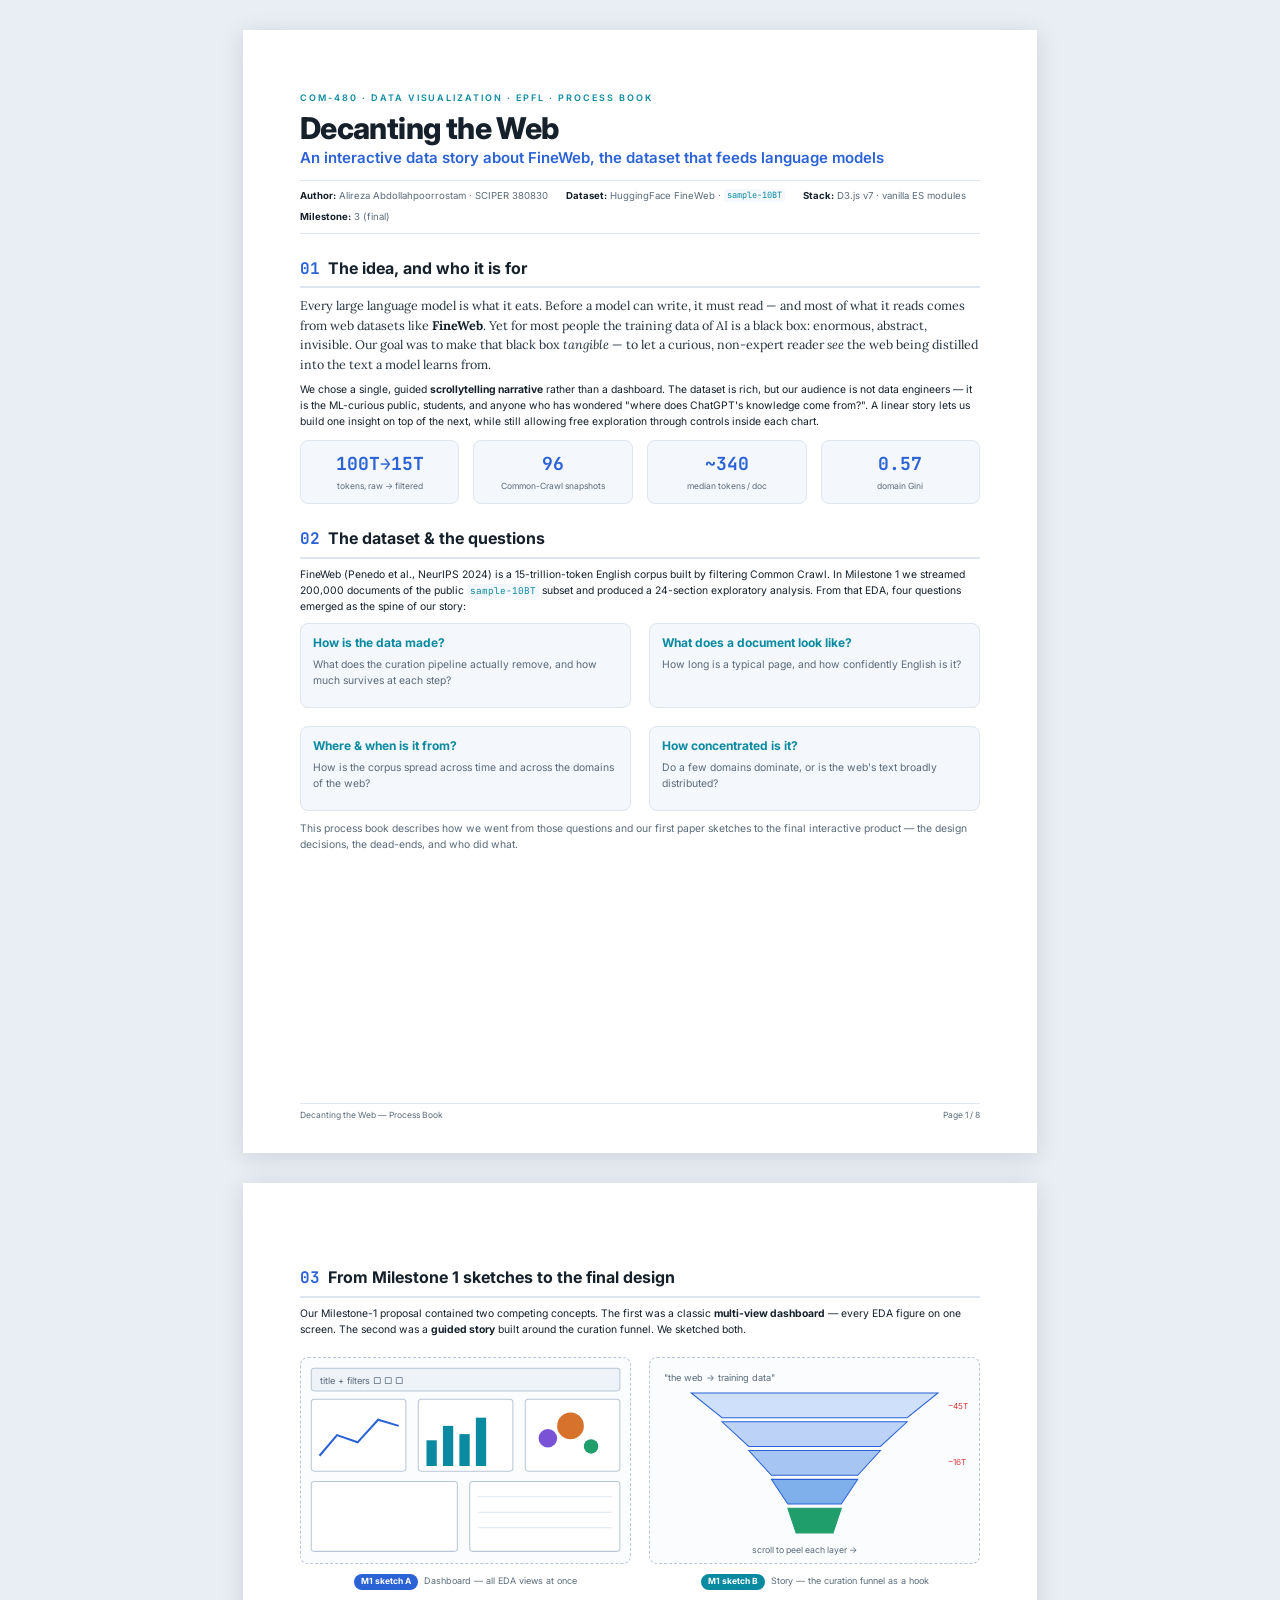
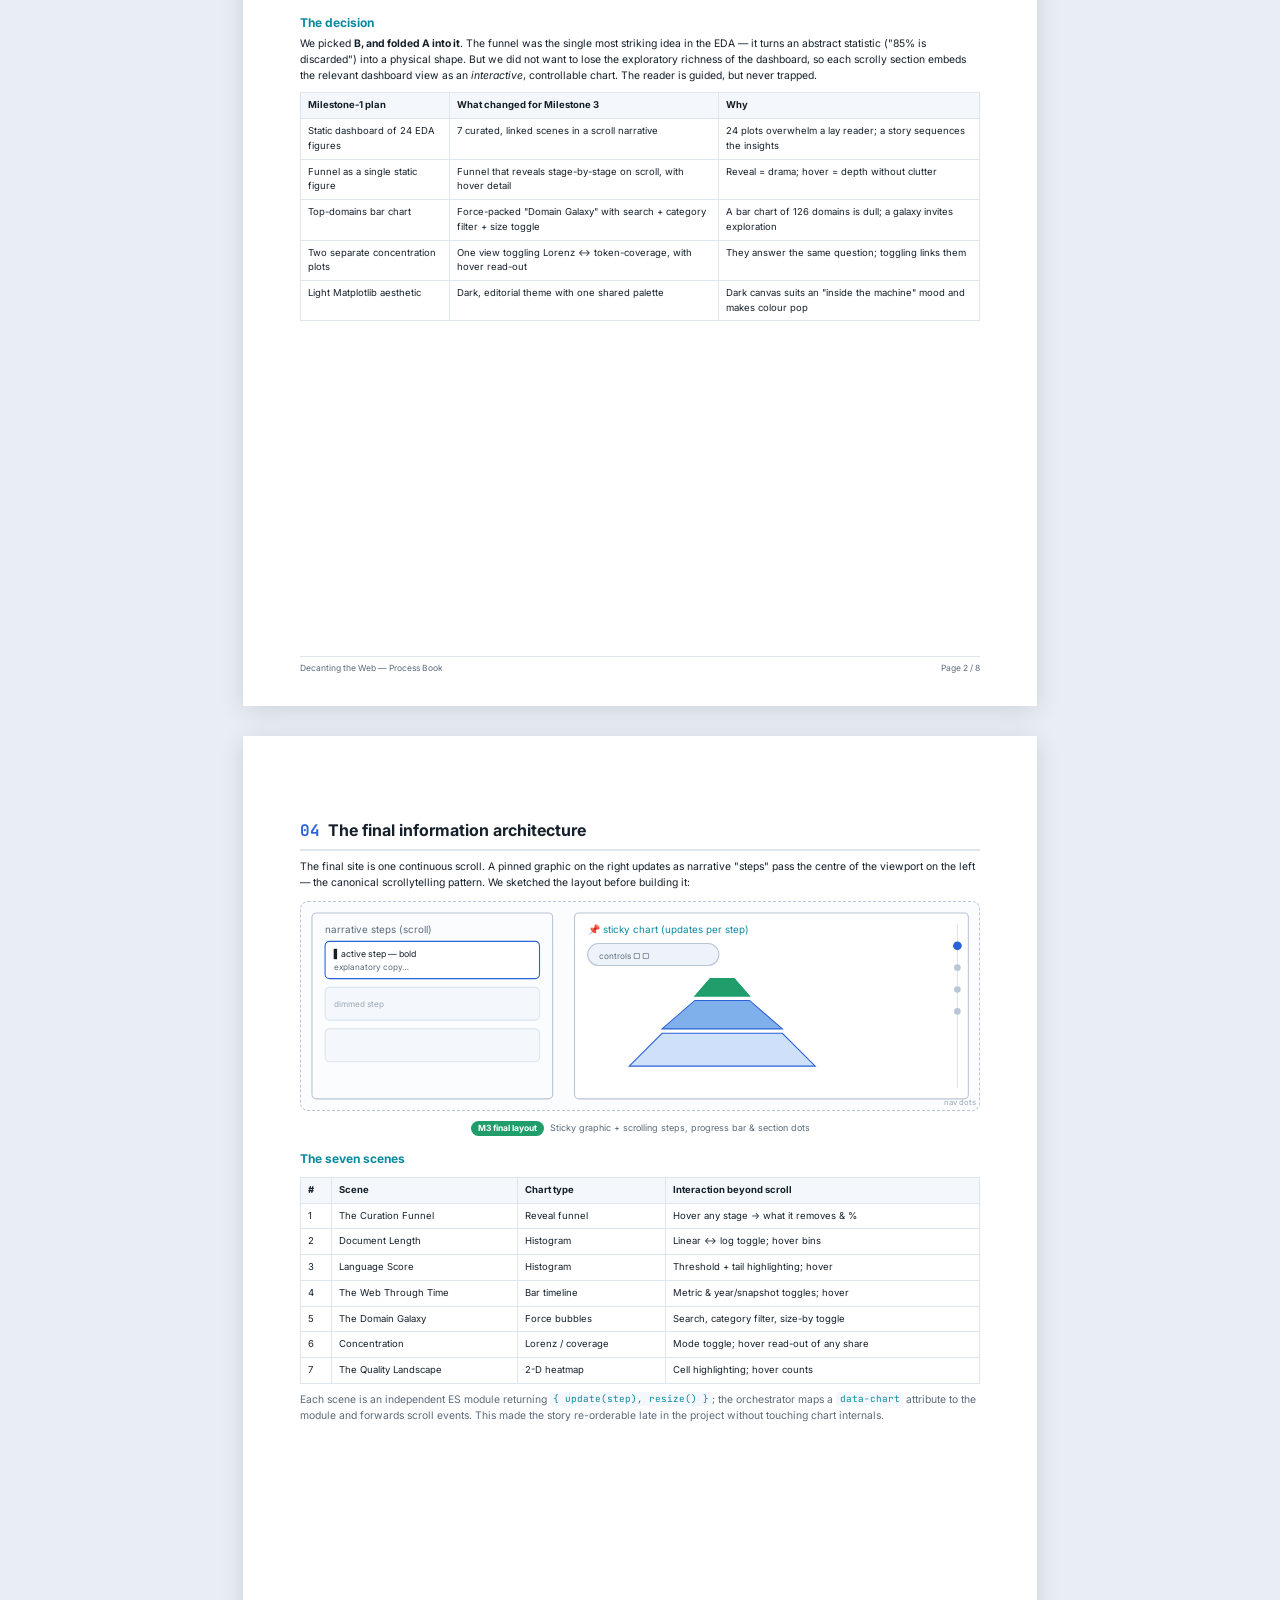
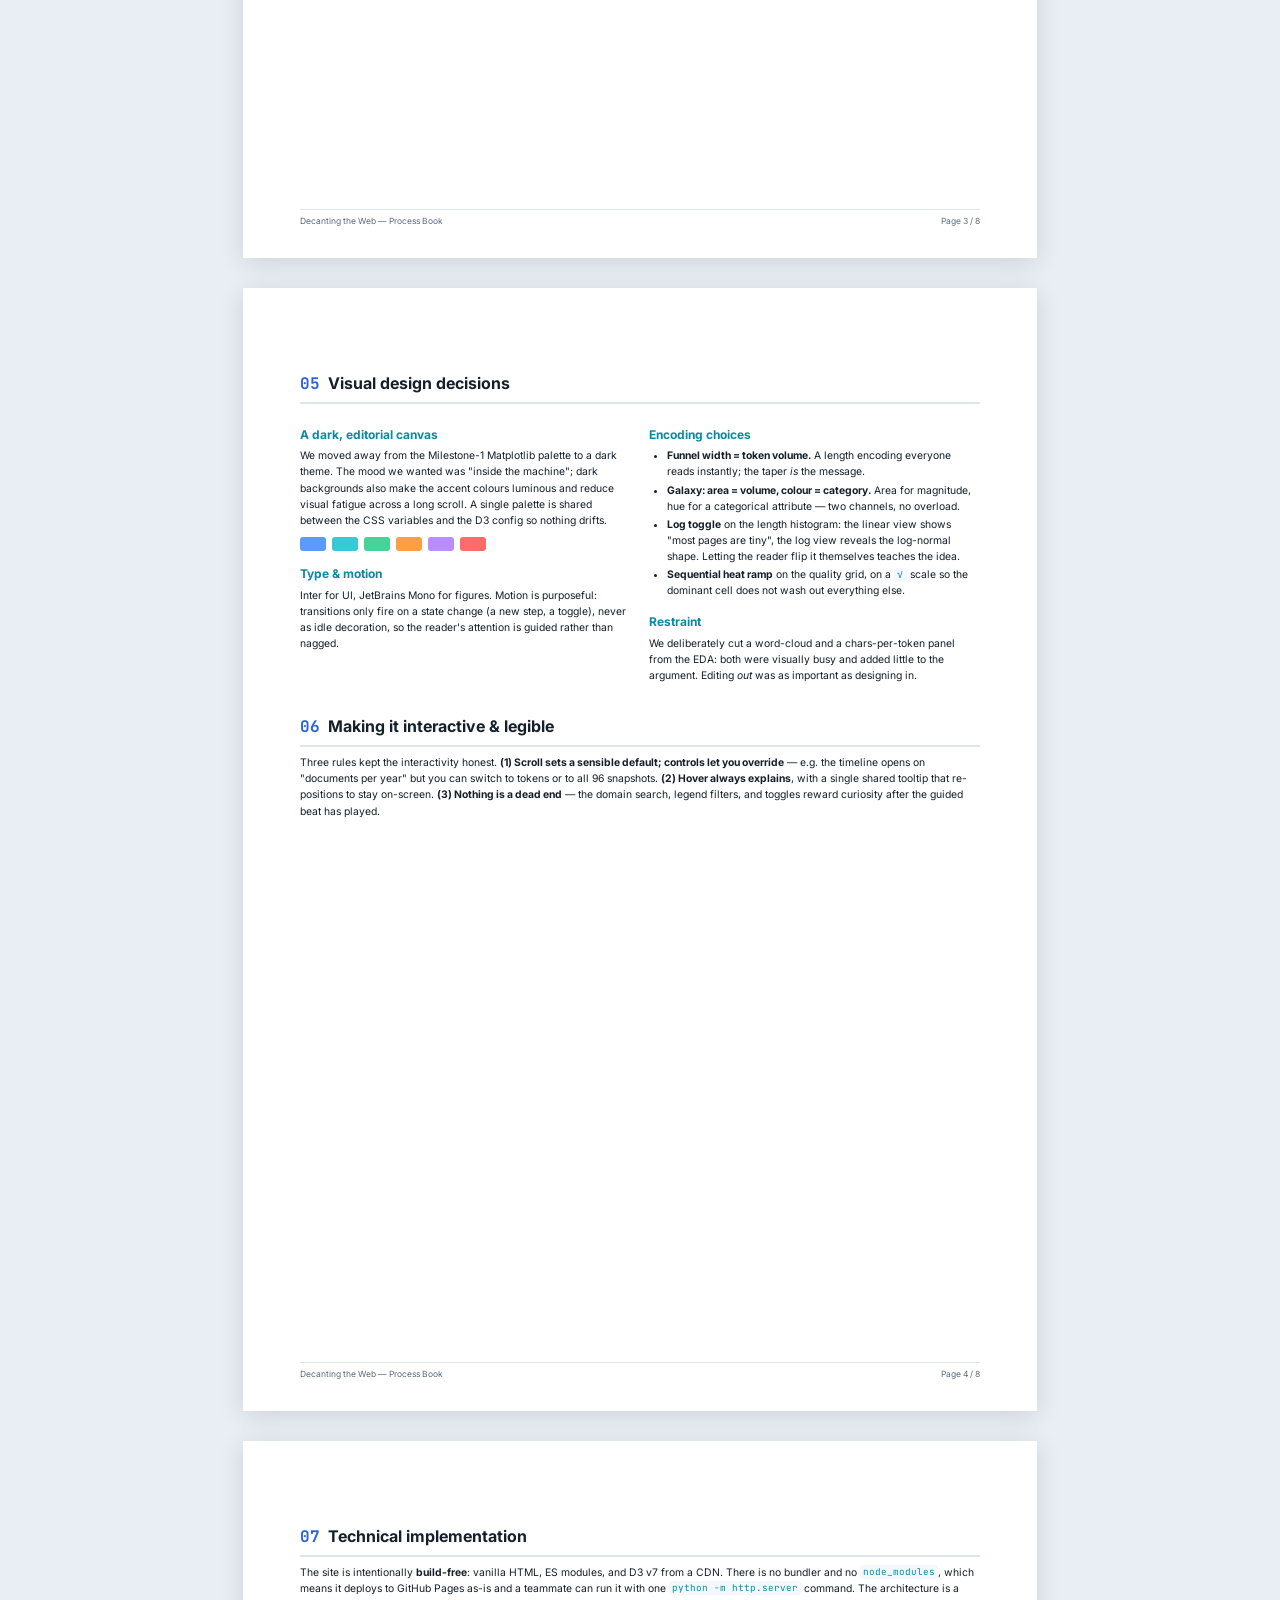
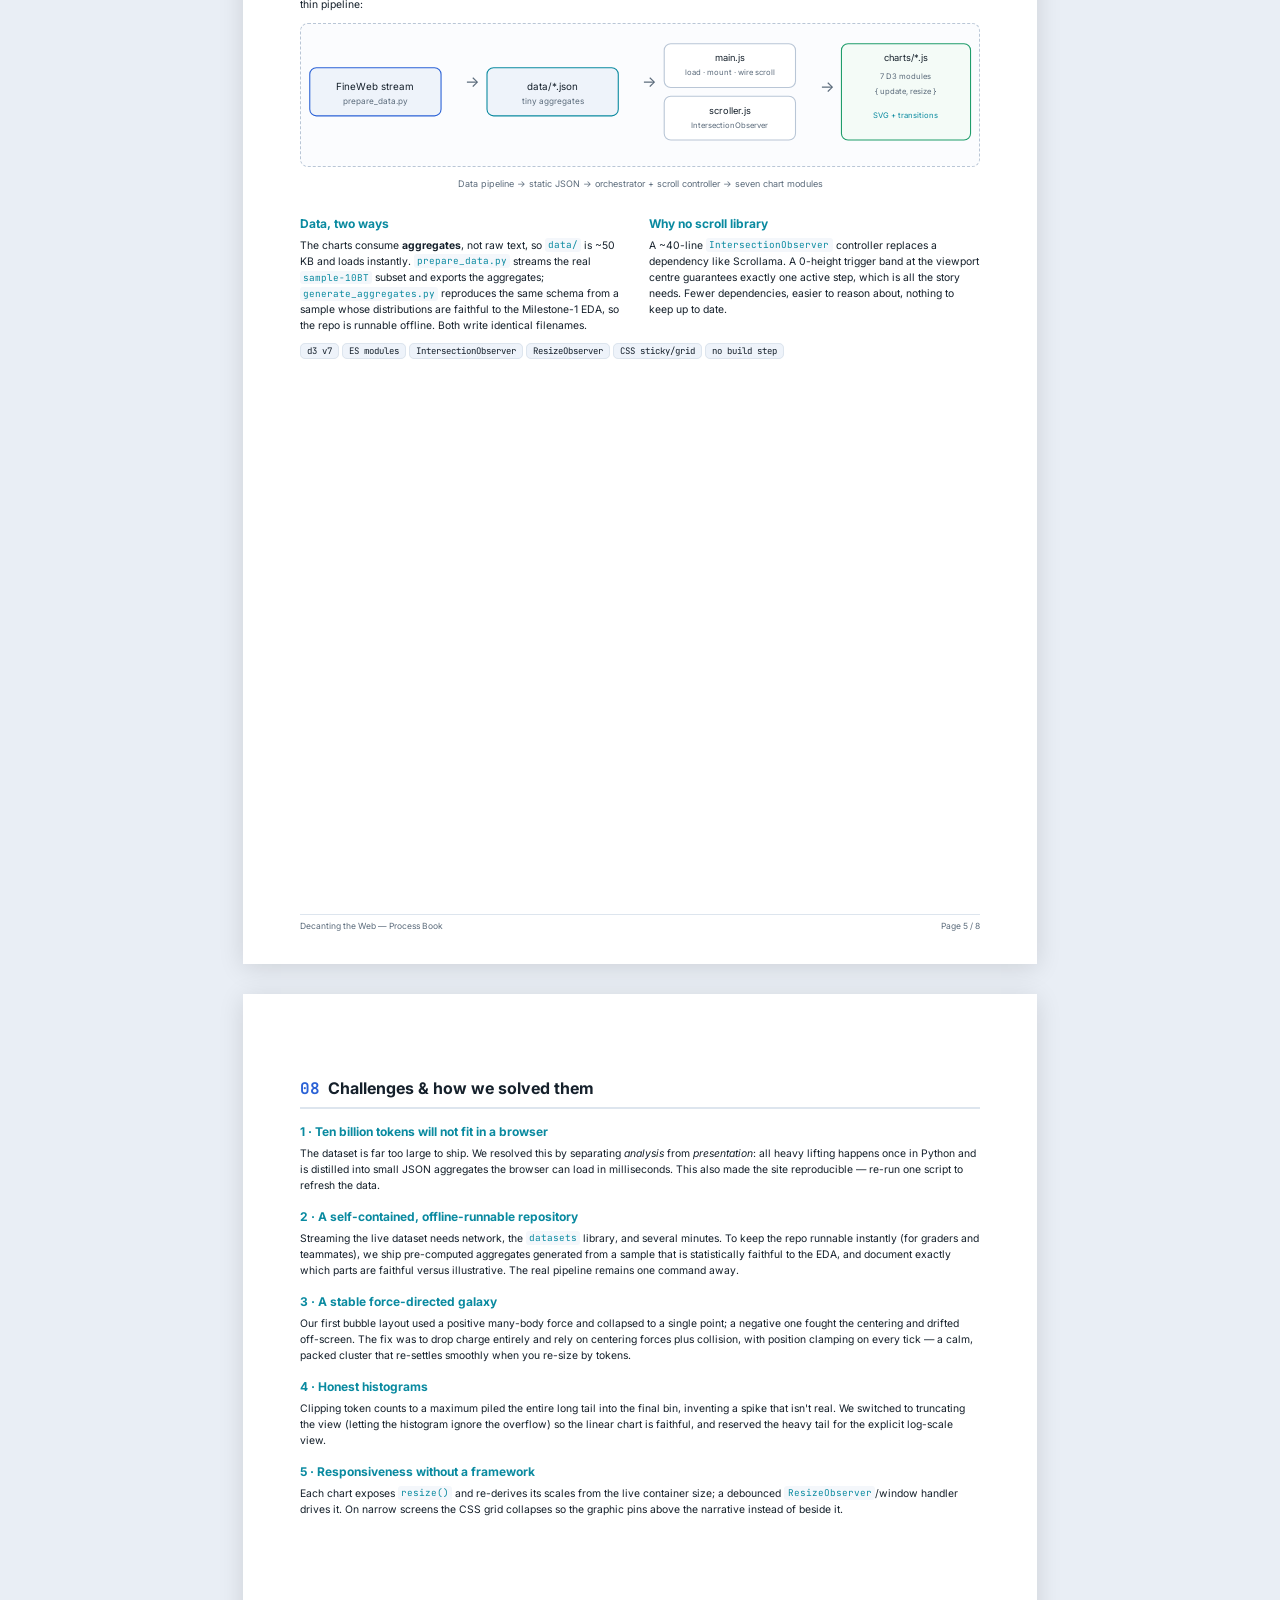
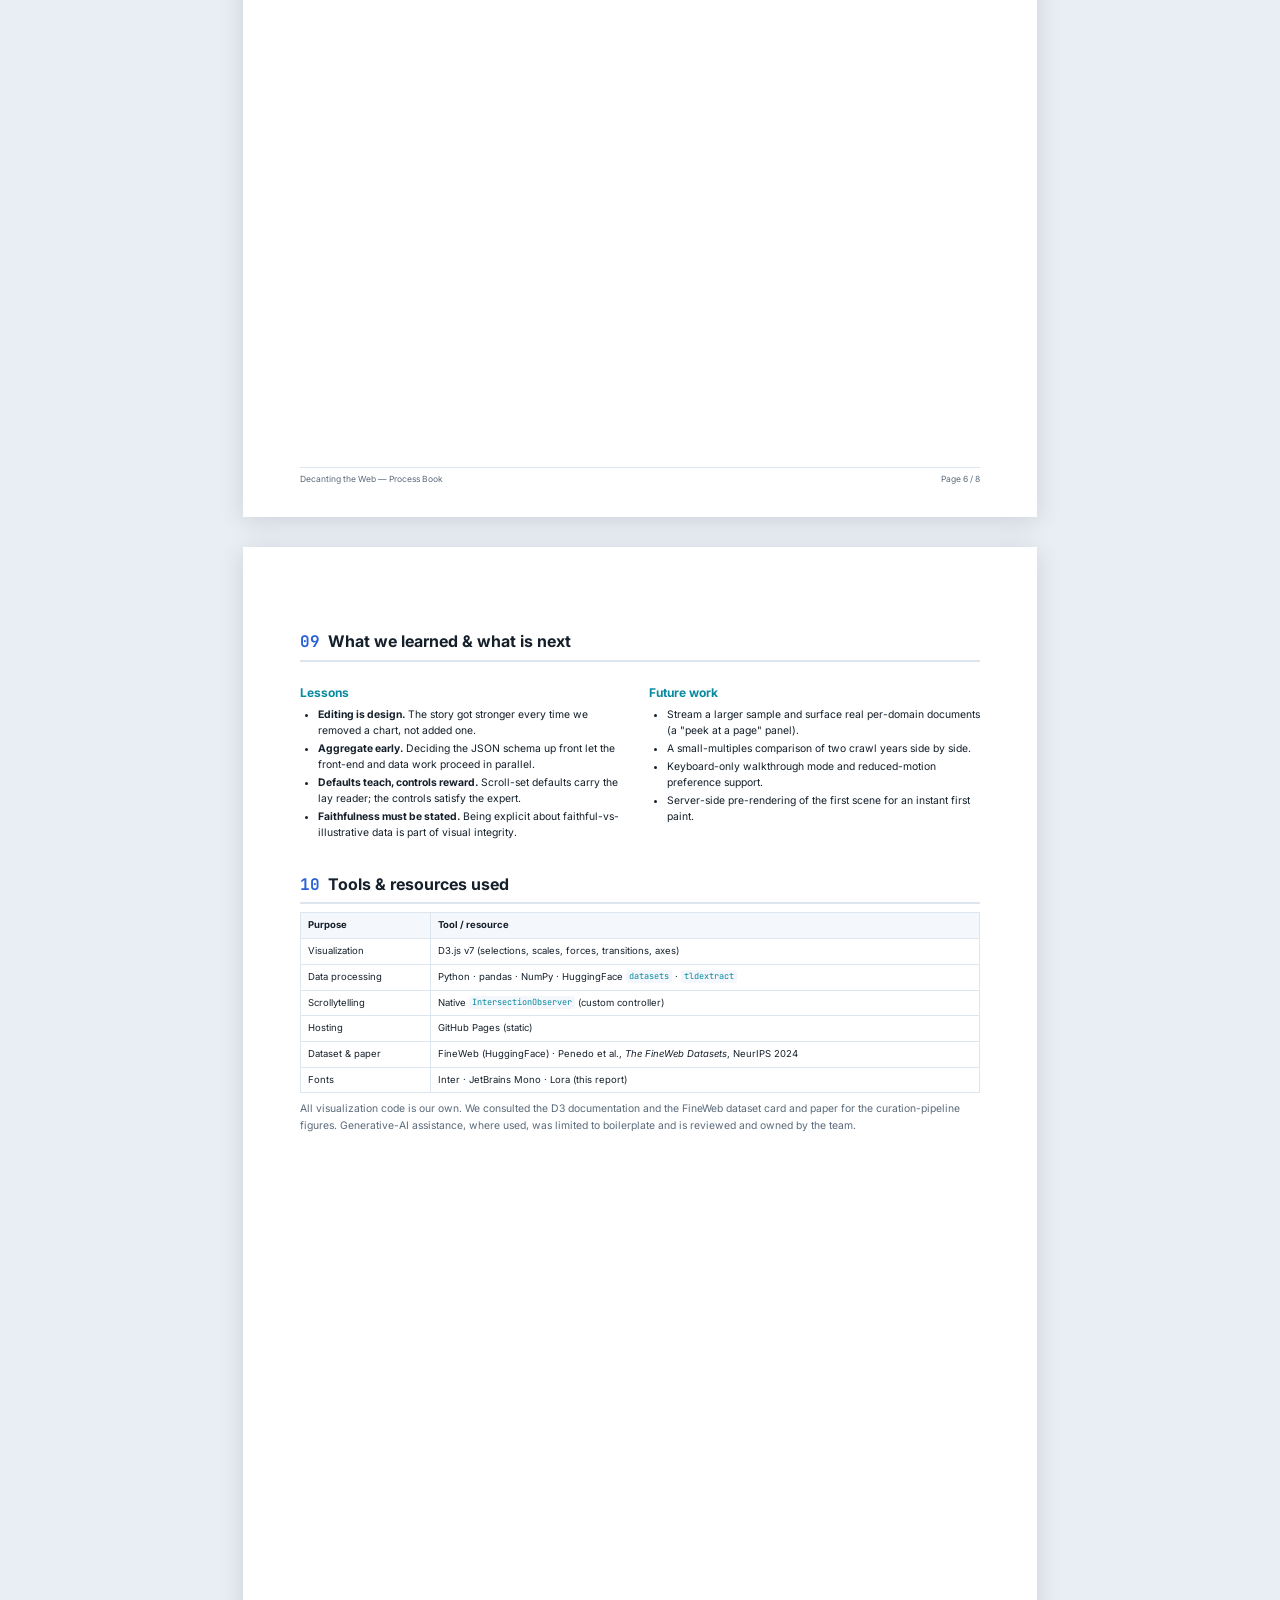
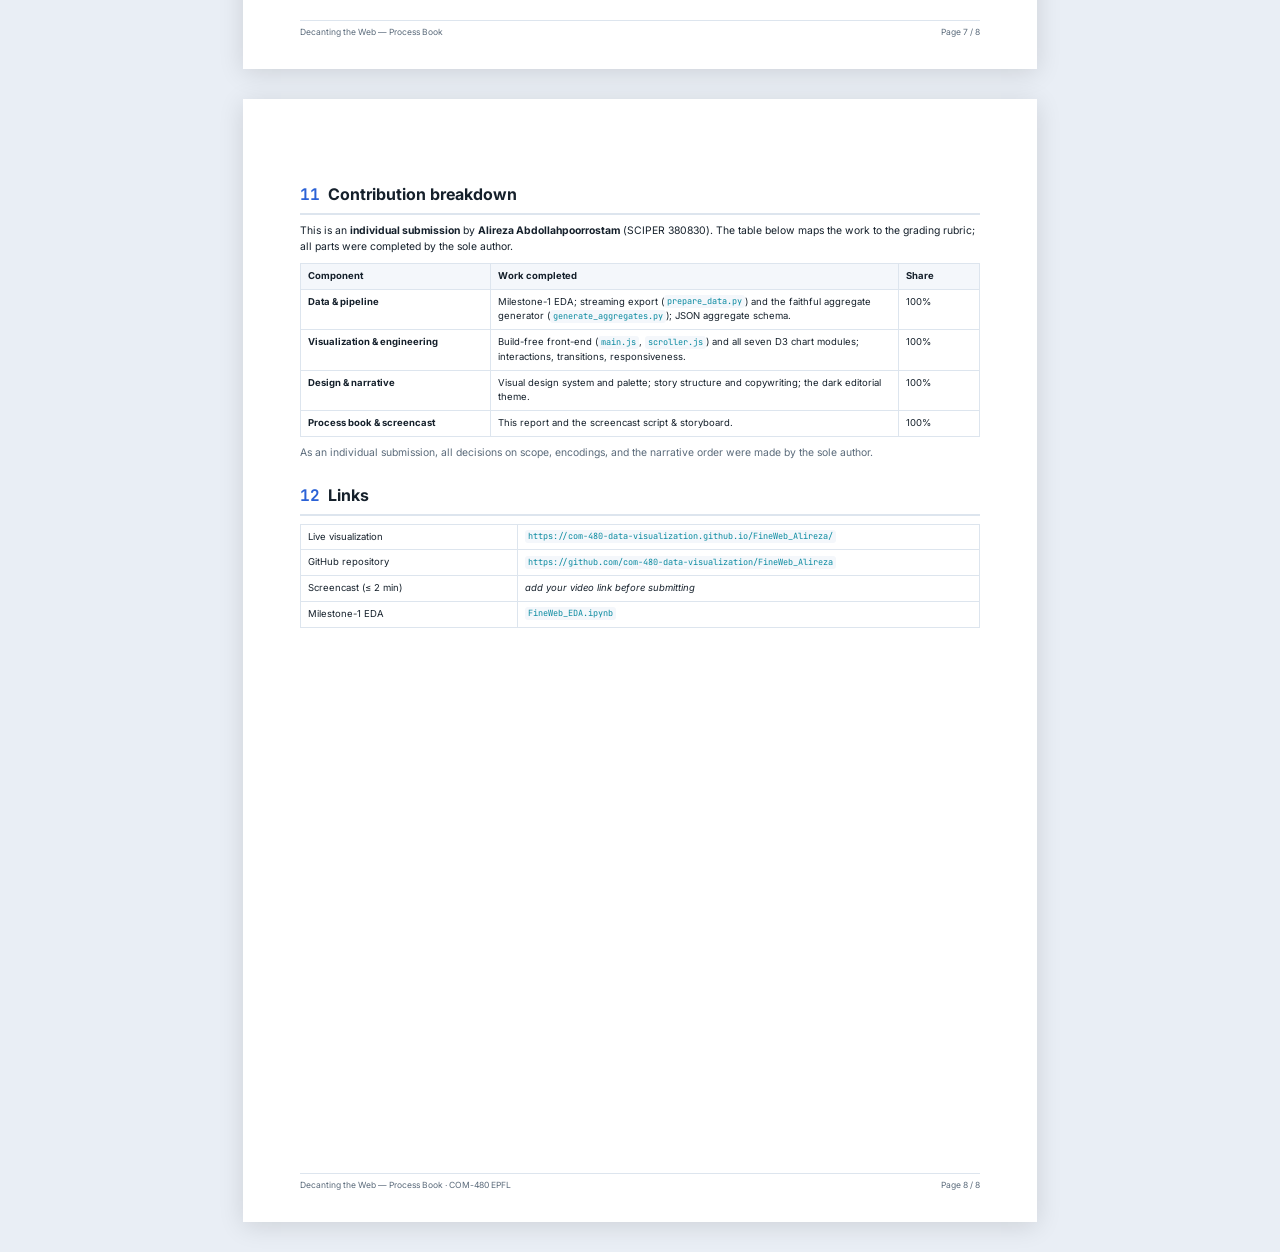
==== commit e3028c14: "Add author identity (Alireza Abdollahpoorrostam, SCIPER 380830) + repo/Pages URLs; solo contribution" ====
--- a/process-book/process-book.html
+++ b/process-book/process-book.html
@@ -76,7 +76,7 @@
     <span class="sub">An interactive data story about FineWeb, the dataset that feeds language models</span></h1>
 
   <div class="meta-row">
-    <span><b>Team:</b> [Member 1] · [Member 2] · [Member 3]</span>
+    <span><b>Author:</b> Alireza Abdollahpoorrostam · SCIPER&nbsp;380830</span>
     <span><b>Dataset:</b> HuggingFace FineWeb · <code>sample-10BT</code></span>
     <span><b>Stack:</b> D3.js v7 · vanilla ES modules</span>
     <span><b>Milestone:</b> 3 (final)</span>
@@ -422,54 +422,49 @@
 
 <!-- ═══════════════════════ PAGE 8 ═══════════════════════ -->
 <section class="page">
-  <h2><span class="n">11</span>Peer assessment &amp; contribution breakdown</h2>
-  <p class="muted">⚠️ <strong>Replace the placeholder names and adjust the contributions to reflect your team
-  before submitting.</strong> The categories below map to the grading rubric.</p>
+  <h2><span class="n">11</span>Contribution breakdown</h2>
+  <p>This is an <strong>individual submission</strong> by <strong>Alireza Abdollahpoorrostam</strong>
+  (SCIPER&nbsp;380830). The table below maps the work to the grading rubric; all parts were completed by the
+  sole author.</p>
 
   <table>
     <tr>
-      <th style="width:18%">Member</th>
-      <th>Main contributions</th>
-      <th style="width:14%">Focus area</th>
+      <th style="width:28%">Component</th>
+      <th>Work completed</th>
+      <th style="width:12%">Share</th>
     </tr>
     <tr>
-      <td><strong>[Member 1]</strong></td>
-      <td>Milestone-1 EDA &amp; data pipeline (<code>prepare_data.py</code>, <code>generate_aggregates.py</code>);
-        funnel and quality-heatmap charts; data schema design.</td>
-      <td><span class="tag">Data &amp; viz</span></td>
+      <td><strong>Data &amp; pipeline</strong></td>
+      <td>Milestone-1 EDA; streaming export (<code>prepare_data.py</code>) and the faithful aggregate generator
+        (<code>generate_aggregates.py</code>); JSON aggregate schema.</td>
+      <td>100%</td>
     </tr>
     <tr>
-      <td><strong>[Member 2]</strong></td>
-      <td>Front-end architecture (<code>main.js</code>, <code>scroller.js</code>, build-free setup); domain galaxy
-        and temporal charts; responsiveness &amp; accessibility.</td>
-      <td><span class="tag t2">Engineering</span></td>
+      <td><strong>Visualization &amp; engineering</strong></td>
+      <td>Build-free front-end (<code>main.js</code>, <code>scroller.js</code>) and all seven D3 chart modules;
+        interactions, transitions, responsiveness.</td>
+      <td>100%</td>
     </tr>
     <tr>
-      <td><strong>[Member 3]</strong></td>
-      <td>Narrative &amp; copywriting; visual design system and palette; distribution / language / concentration
-        charts; process book &amp; screencast.</td>
-      <td><span class="tag t3">Design &amp; story</span></td>
+      <td><strong>Design &amp; narrative</strong></td>
+      <td>Visual design system and palette; story structure and copywriting; the dark editorial theme.</td>
+      <td>100%</td>
+    </tr>
+    <tr>
+      <td><strong>Process book &amp; screencast</strong></td>
+      <td>This report and the screencast script &amp; storyboard.</td>
+      <td>100%</td>
     </tr>
   </table>
 
-  <p>All members participated in framing the story, reviewing each other's charts, and testing the final site.
-  Decisions on scope, encodings, and the narrative order were made together in weekly reviews.</p>
-
-  <h3>Suggested contribution split</h3>
-  <table>
-    <tr><th>Area</th><th>[Member 1]</th><th>[Member 2]</th><th>[Member 3]</th></tr>
-    <tr><td>Data &amp; pipeline</td><td>60%</td><td>25%</td><td>15%</td></tr>
-    <tr><td>Visualization code</td><td>35%</td><td>40%</td><td>25%</td></tr>
-    <tr><td>Design &amp; narrative</td><td>15%</td><td>25%</td><td>60%</td></tr>
-    <tr><td>Process book &amp; screencast</td><td>20%</td><td>20%</td><td>60%</td></tr>
-    <tr><td><strong>Overall</strong></td><td><strong>33%</strong></td><td><strong>33%</strong></td><td><strong>34%</strong></td></tr>
-  </table>
+  <p class="muted">As an individual submission, all decisions on scope, encodings, and the narrative order were
+  made by the sole author.</p>
 
   <h2><span class="n">12</span>Links</h2>
   <table>
-    <tr><td style="width:32%">Live visualization</td><td><code>https://&lt;user&gt;.github.io/&lt;repo&gt;/</code></td></tr>
-    <tr><td>GitHub repository</td><td><code>https://github.com/&lt;user&gt;/&lt;repo&gt;</code></td></tr>
-    <tr><td>Screencast (≤ 2 min)</td><td><em>video link</em></td></tr>
+    <tr><td style="width:32%">Live visualization</td><td><code>https://com-480-data-visualization.github.io/FineWeb_Alireza/</code></td></tr>
+    <tr><td>GitHub repository</td><td><code>https://github.com/com-480-data-visualization/FineWeb_Alireza</code></td></tr>
+    <tr><td>Screencast (≤ 2 min)</td><td><em>add your video link before submitting</em></td></tr>
     <tr><td>Milestone-1 EDA</td><td><code>FineWeb_EDA.ipynb</code></td></tr>
   </table>
 
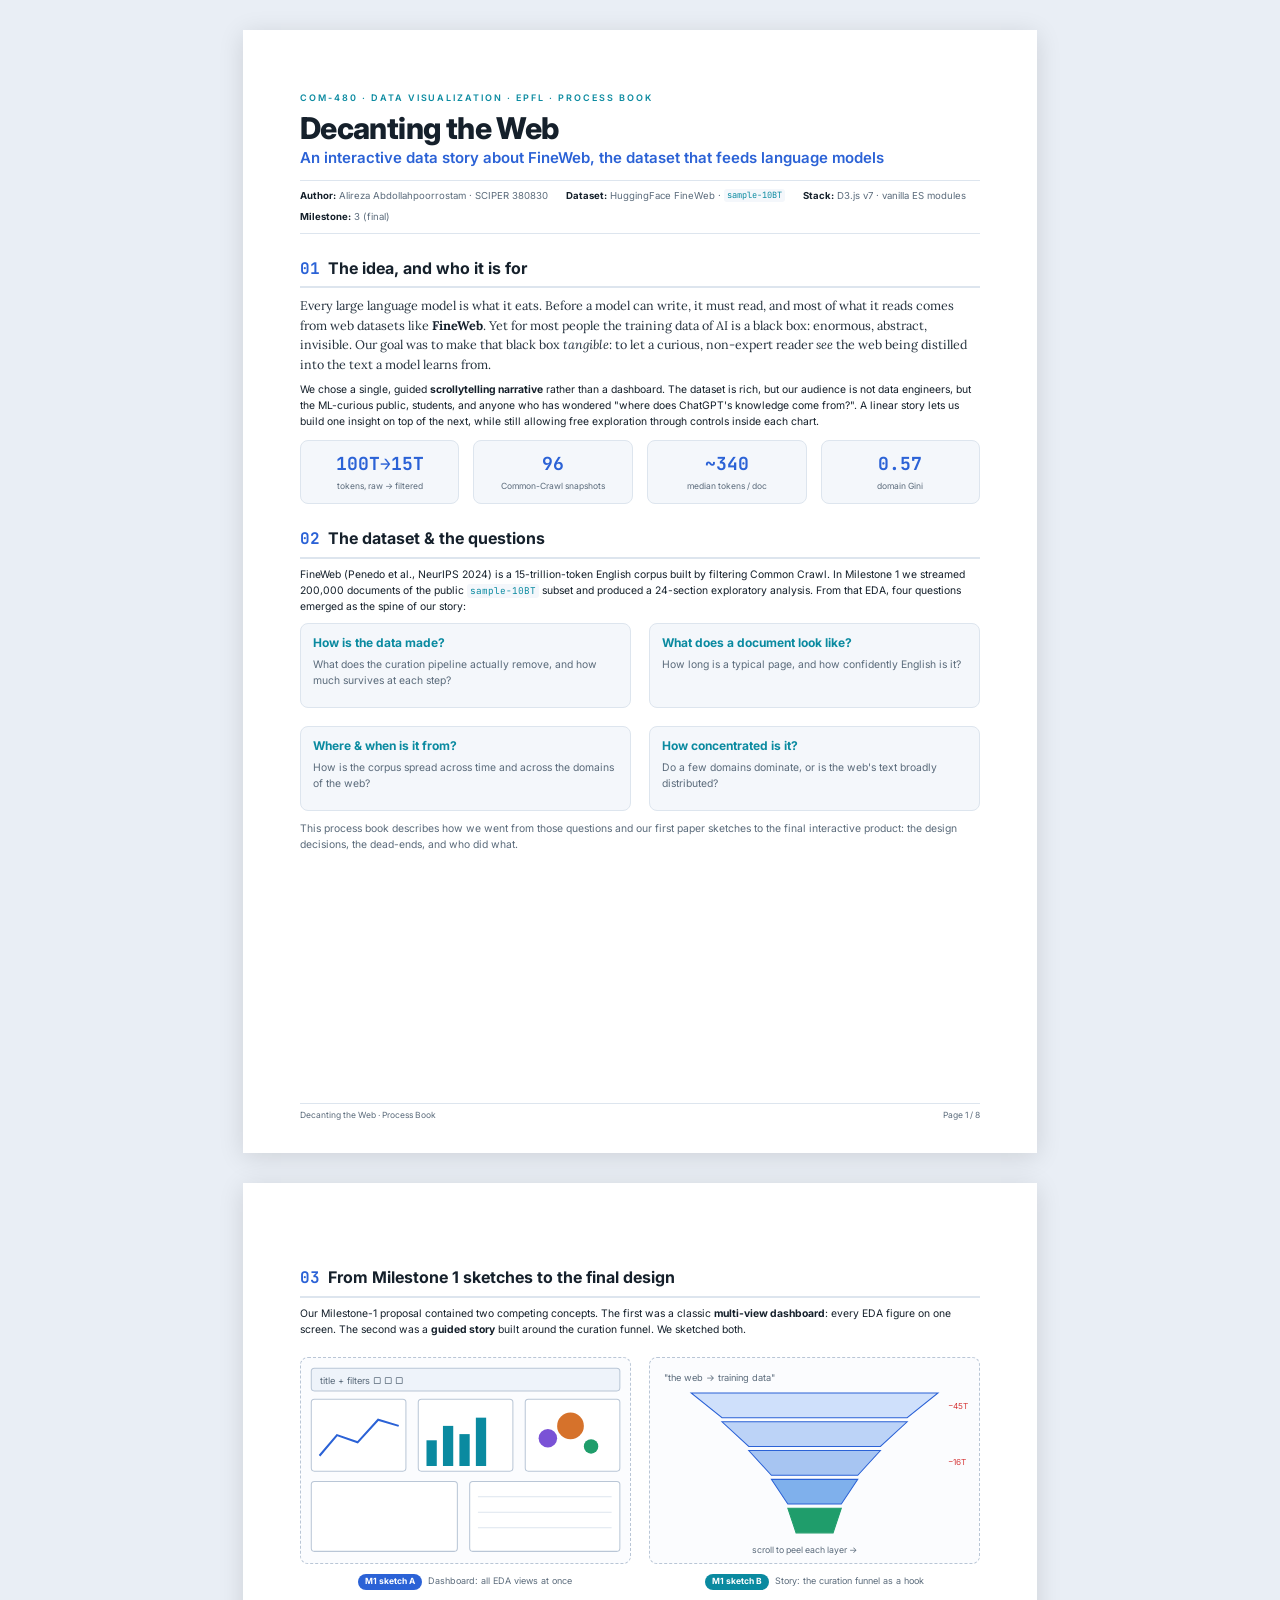
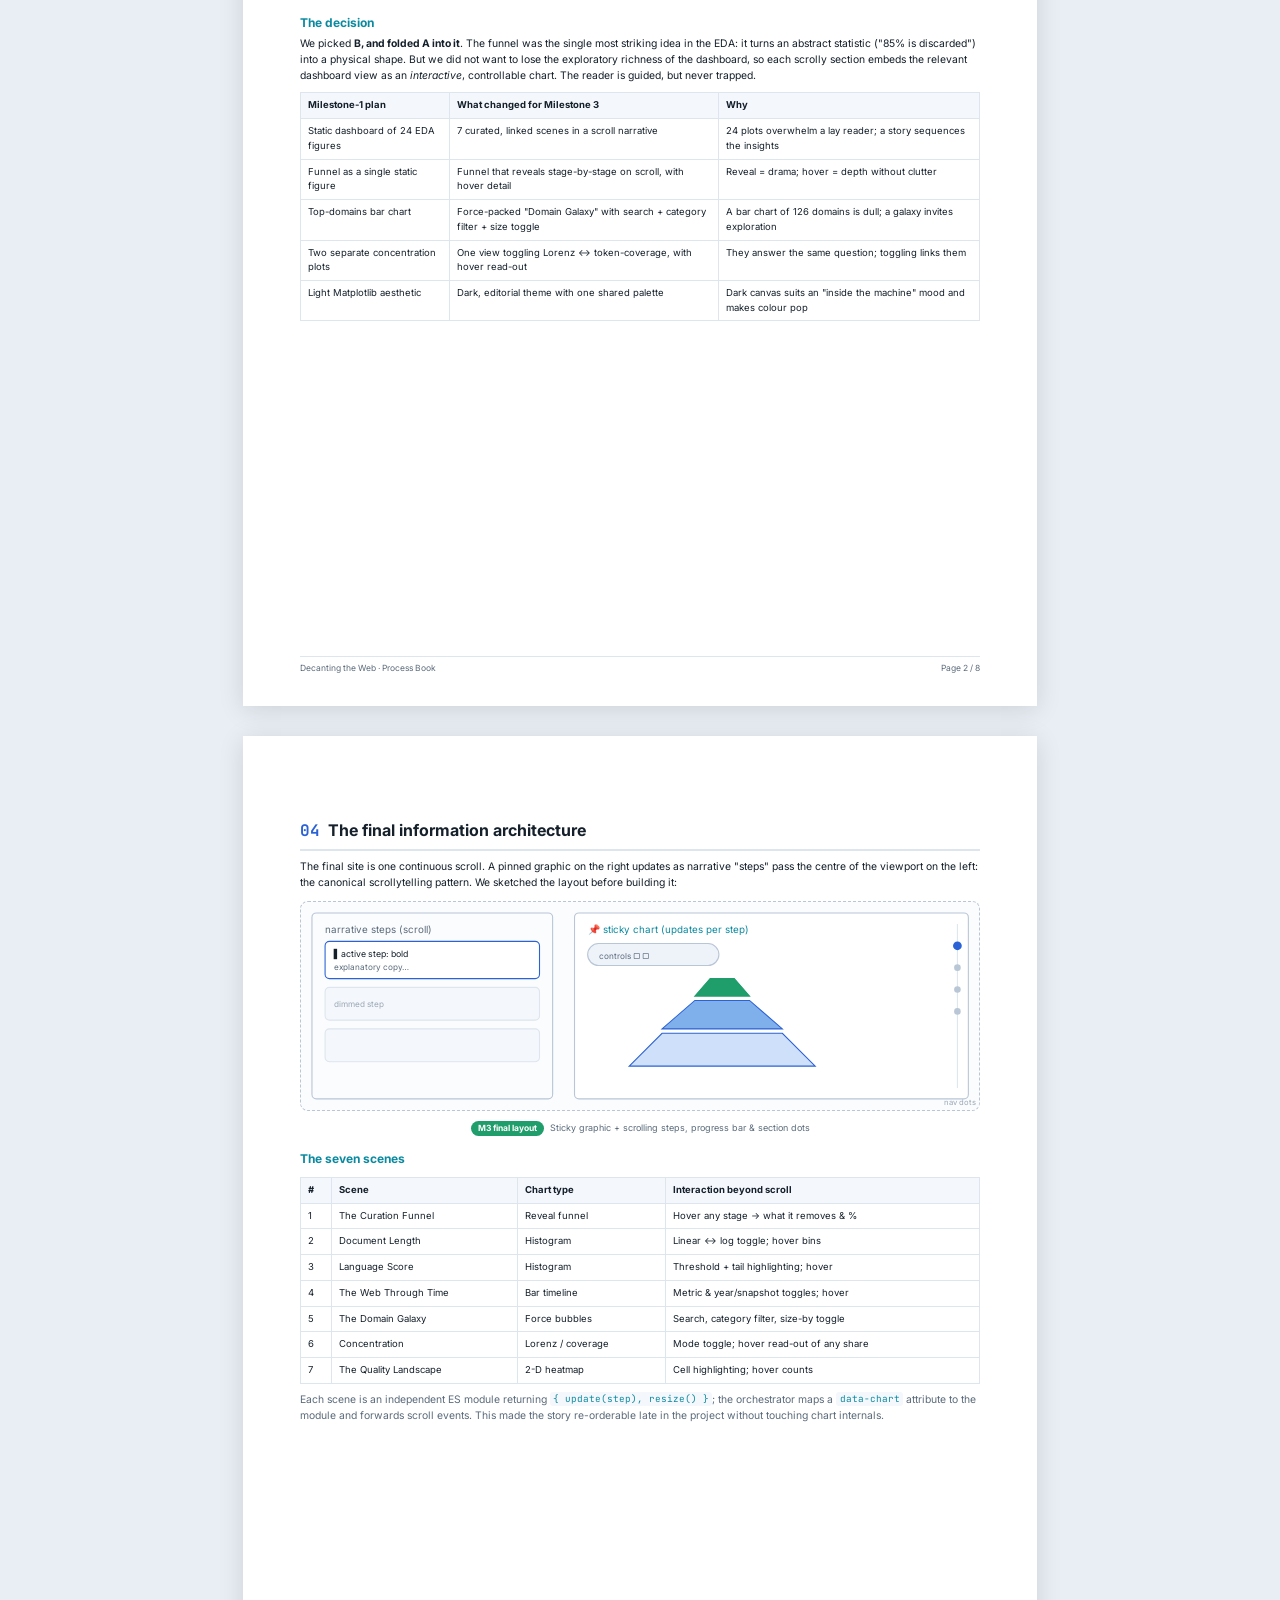
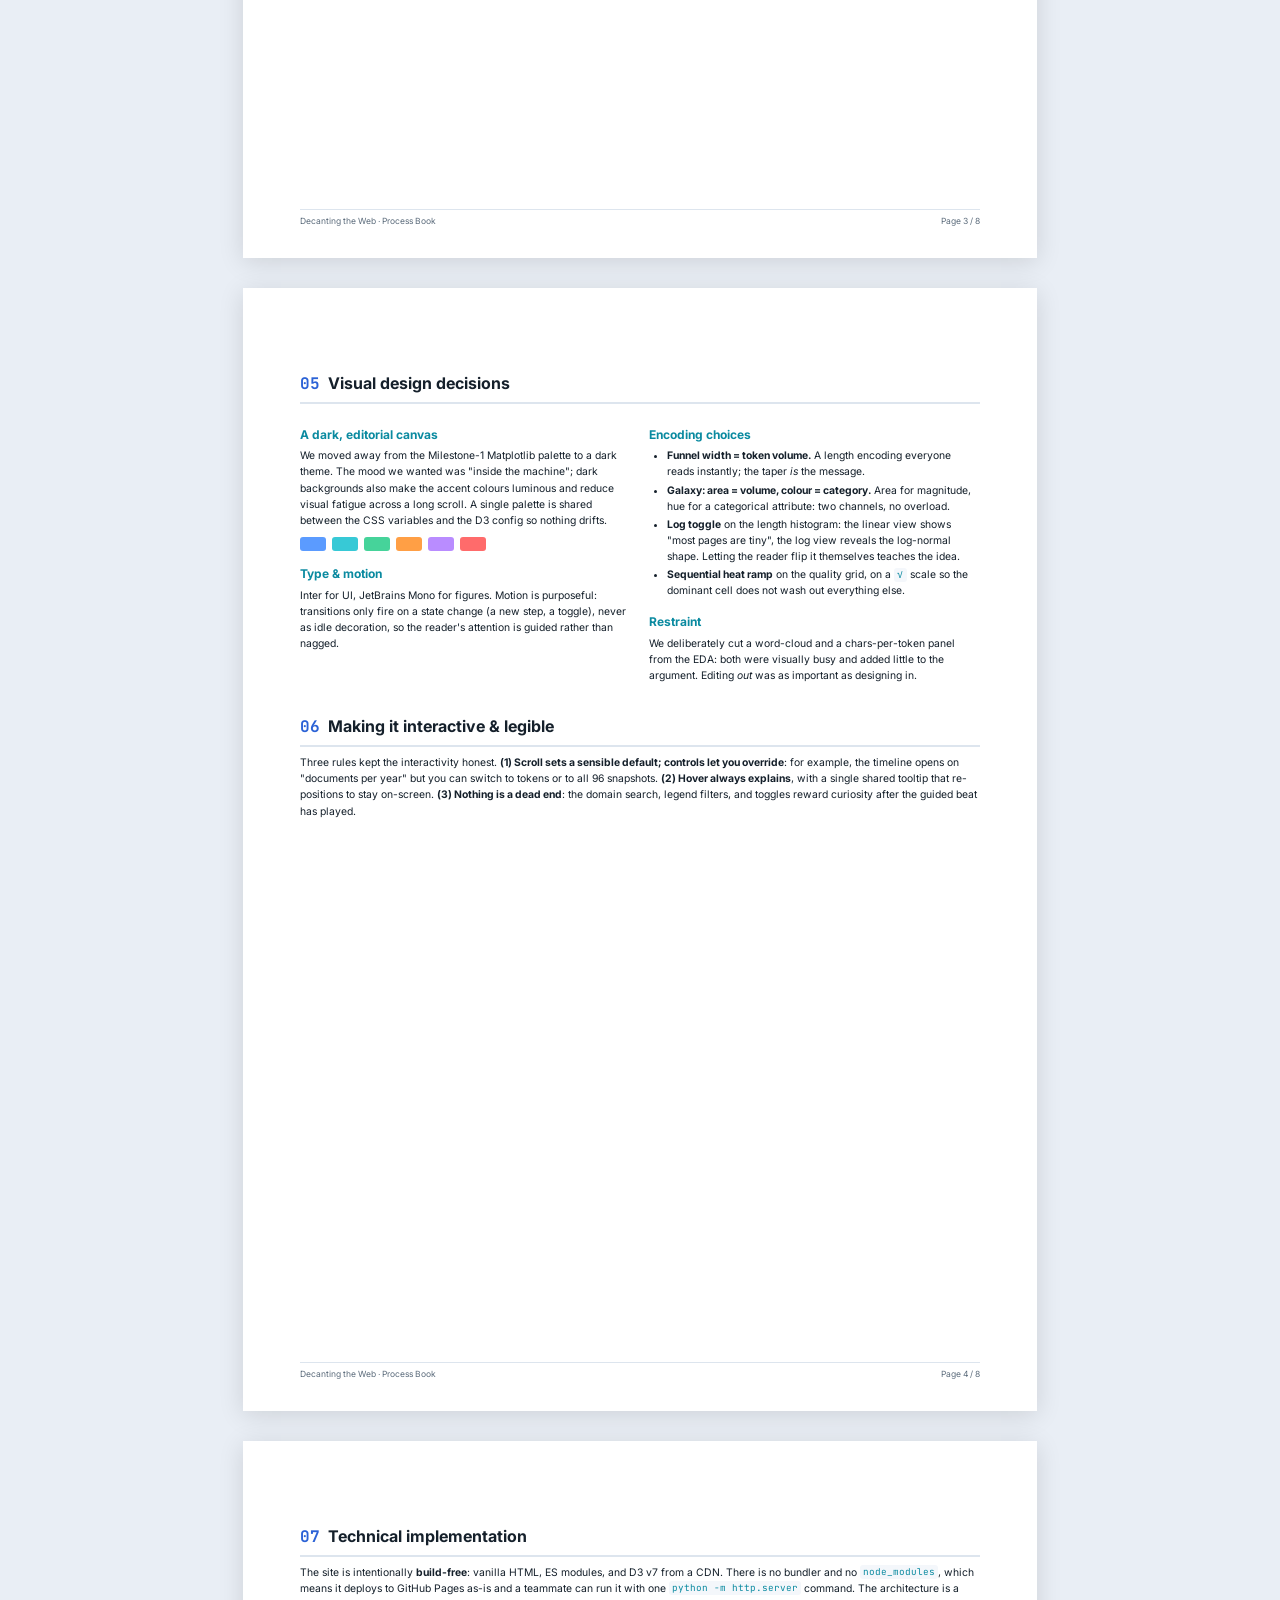
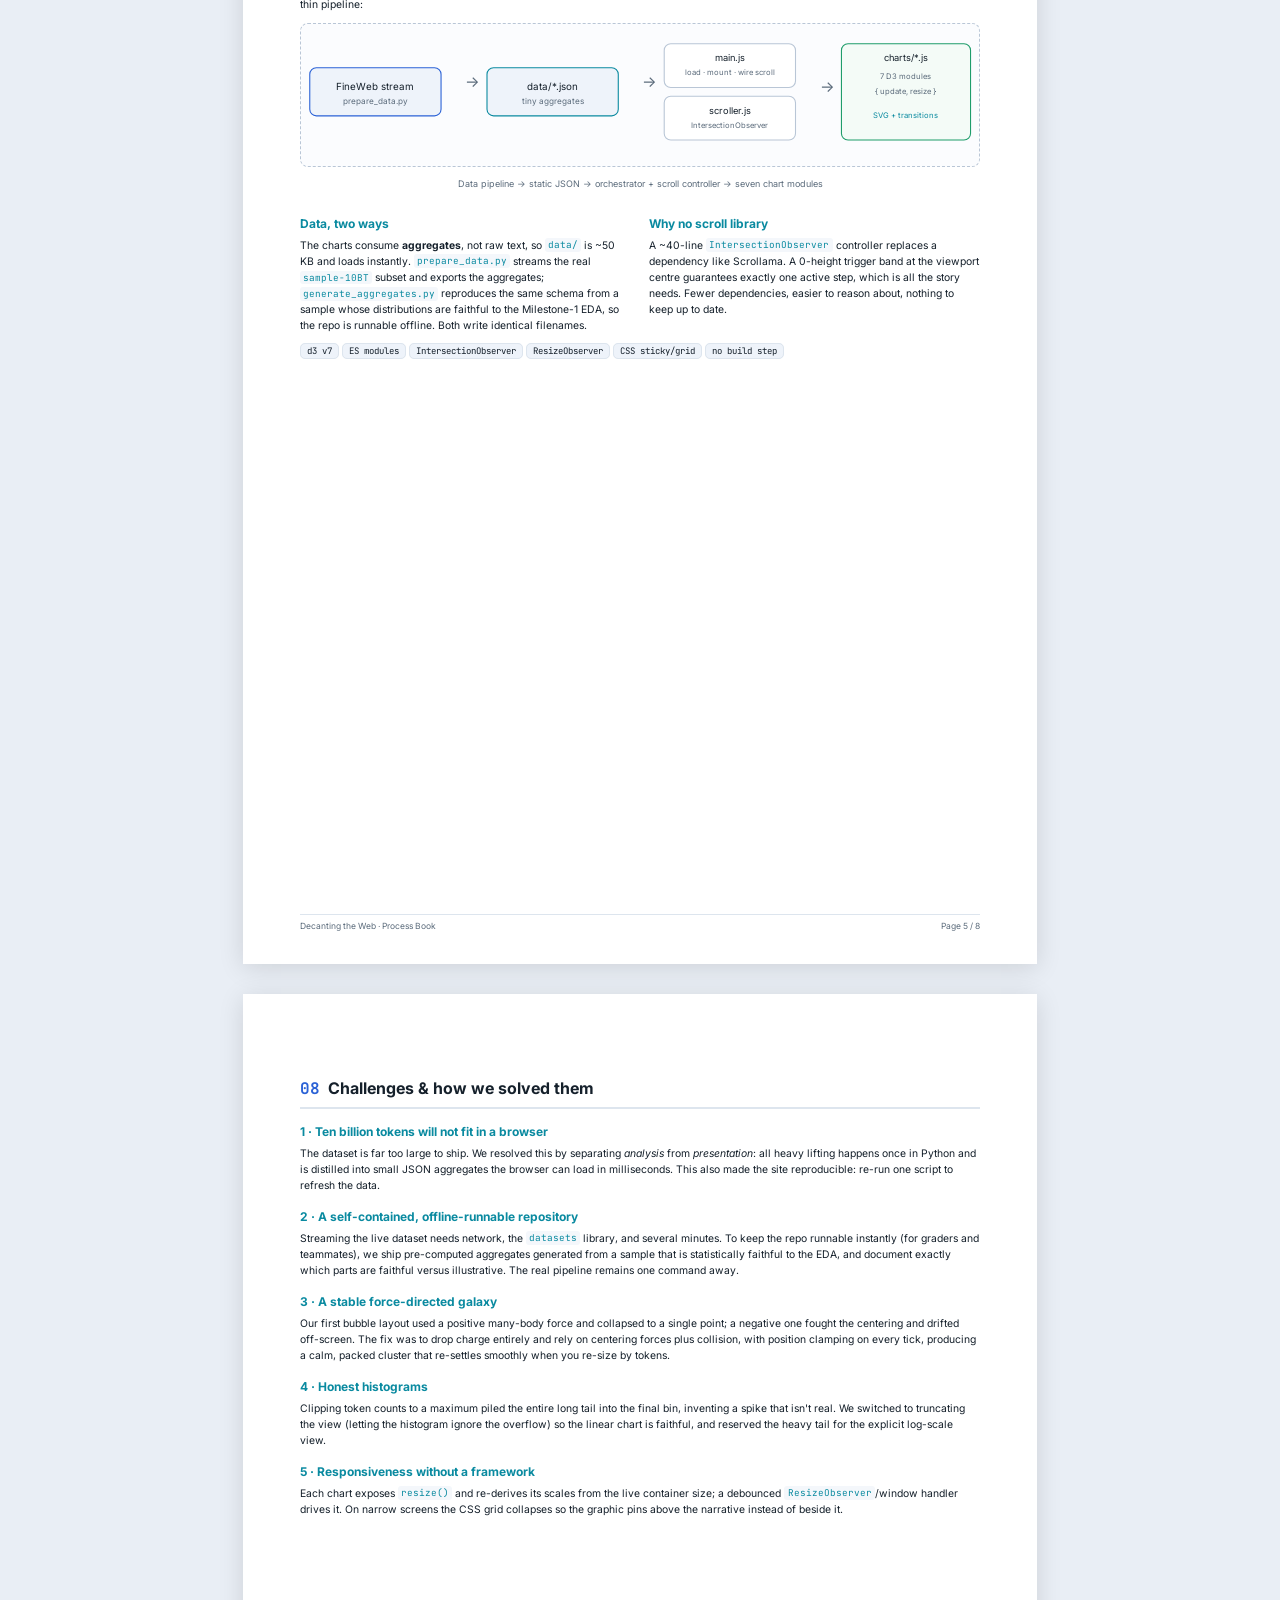
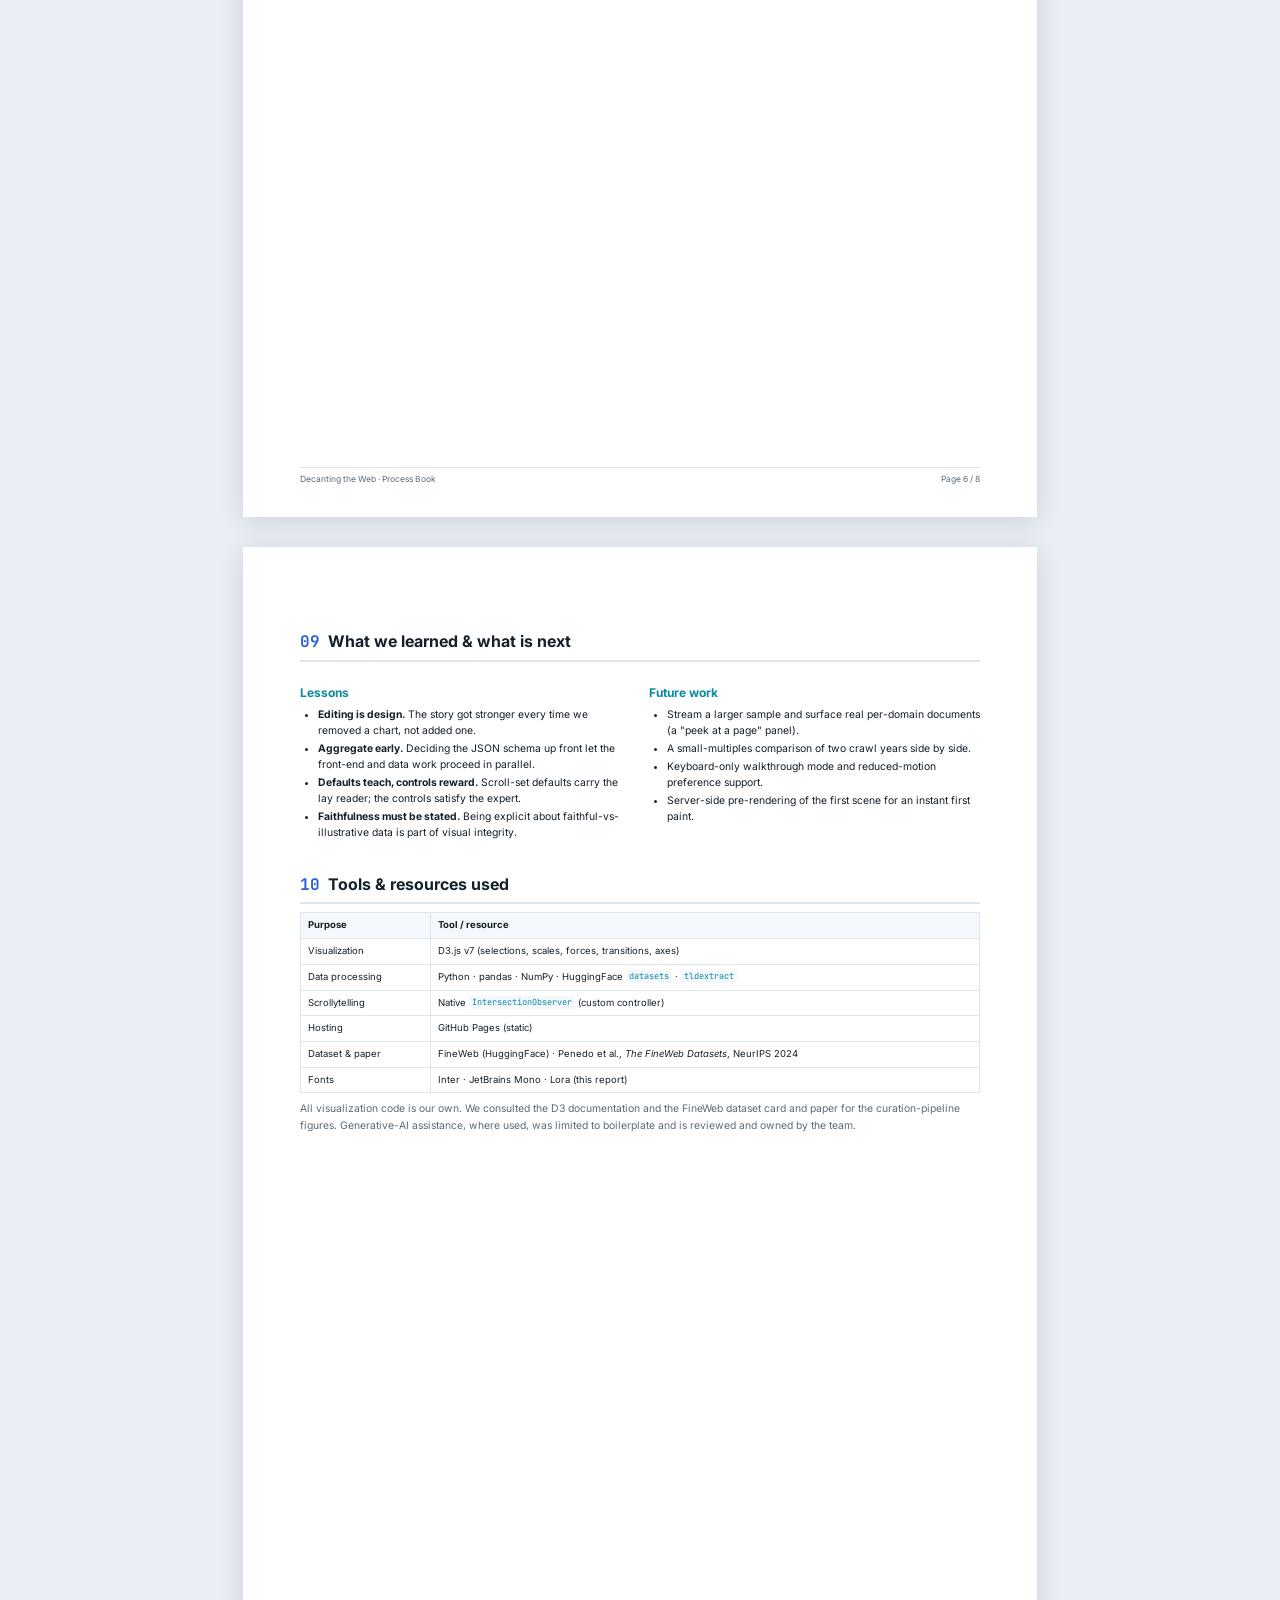
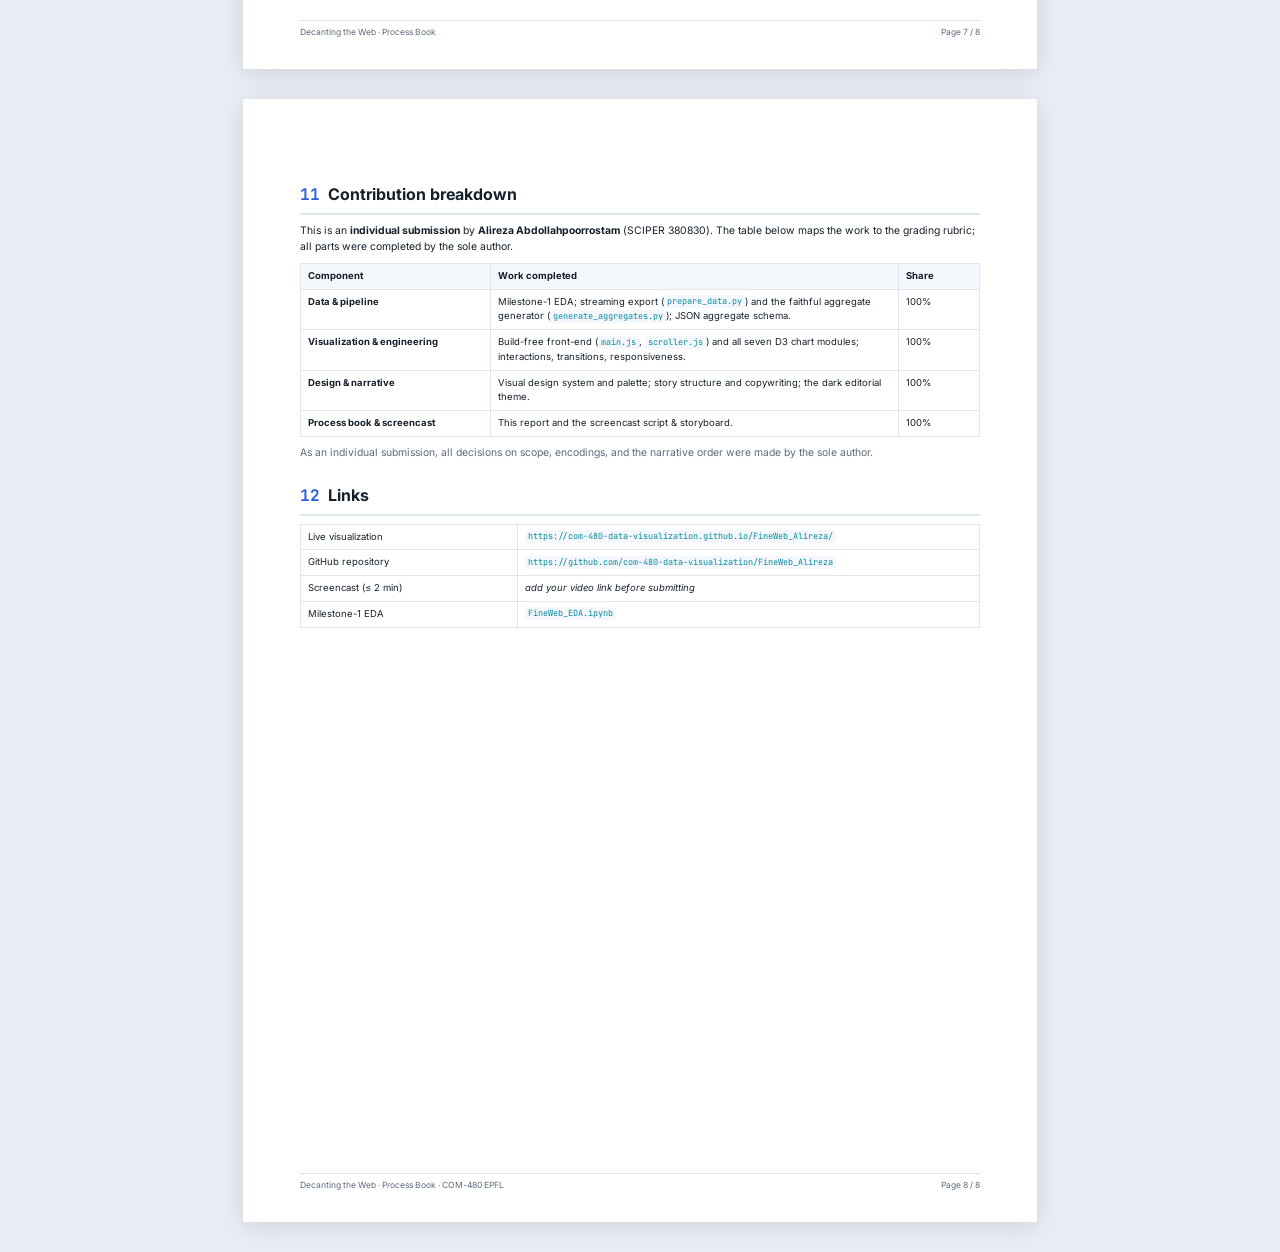
==== commit fde88302: "style: replace em/en dashes with explicit English words and punctuation across prose and comments" ====
--- a/process-book/process-book.html
+++ b/process-book/process-book.html
@@ -83,14 +83,14 @@
   </div>
 
   <h2><span class="n">01</span>The idea, and who it is for</h2>
-  <p class="lead">Every large language model is what it eats. Before a model can write, it must read —
+  <p class="lead">Every large language model is what it eats. Before a model can write, it must read,
   and most of what it reads comes from web datasets like <strong>FineWeb</strong>. Yet for most people the
   training data of AI is a black box: enormous, abstract, invisible. Our goal was to make that black box
-  <em>tangible</em> — to let a curious, non-expert reader <em>see</em> the web being distilled into the text a
+  <em>tangible</em>: to let a curious, non-expert reader <em>see</em> the web being distilled into the text a
   model learns from.</p>
 
   <p>We chose a single, guided <strong>scrollytelling narrative</strong> rather than a dashboard. The dataset is
-  rich, but our audience is not data engineers — it is the ML-curious public, students, and anyone who has
+  rich, but our audience is not data engineers, but the ML-curious public, students, and anyone who has
   wondered "where does ChatGPT's knowledge come from?". A linear story lets us build one insight on top of the
   next, while still allowing free exploration through controls inside each chart.</p>
 
@@ -117,16 +117,16 @@
   </div>
 
   <p class="muted" style="margin-top:10px">This process book describes how we went from those questions and our
-  first paper sketches to the final interactive product — the design decisions, the dead-ends, and who did what.</p>
-
-  <div class="foot"><span>Decanting the Web — Process Book</span><span>Page 1 / 8</span></div>
+  first paper sketches to the final interactive product: the design decisions, the dead-ends, and who did what.</p>
+
+  <div class="foot"><span>Decanting the Web · Process Book</span><span>Page 1 / 8</span></div>
 </section>
 
 <!-- ═══════════════════════ PAGE 2 ═══════════════════════ -->
 <section class="page">
   <h2><span class="n">03</span>From Milestone 1 sketches to the final design</h2>
   <p>Our Milestone-1 proposal contained two competing concepts. The first was a classic
-  <strong>multi-view dashboard</strong> — every EDA figure on one screen. The second was a
+  <strong>multi-view dashboard</strong>: every EDA figure on one screen. The second was a
   <strong>guided story</strong> built around the curation funnel. We sketched both.</p>
 
   <div class="cols">
@@ -148,7 +148,7 @@
           <line x1="172" y1="135" x2="302" y2="135"/><line x1="172" y1="150" x2="302" y2="150"/><line x1="172" y1="165" x2="302" y2="165"/>
         </g>
       </svg>
-      <figcaption><span class="tag">M1 sketch A</span> &nbsp;Dashboard — all EDA views at once</figcaption>
+      <figcaption><span class="tag">M1 sketch A</span> &nbsp;Dashboard: all EDA views at once</figcaption>
     </figure>
     <figure>
       <!-- M1 SKETCH B: funnel story concept -->
@@ -163,12 +163,12 @@
         <text x="290" y="104" font-size="8" fill="#d63b3b">−16T</text>
         <text x="150" y="190" font-size="8.5" fill="#5b6b7b" text-anchor="middle">scroll to peel each layer →</text>
       </svg>
-      <figcaption><span class="tag t2">M1 sketch B</span> &nbsp;Story — the curation funnel as a hook</figcaption>
+      <figcaption><span class="tag t2">M1 sketch B</span> &nbsp;Story: the curation funnel as a hook</figcaption>
     </figure>
   </div>
 
   <h3>The decision</h3>
-  <p>We picked <strong>B, and folded A into it</strong>. The funnel was the single most striking idea in the EDA —
+  <p>We picked <strong>B, and folded A into it</strong>. The funnel was the single most striking idea in the EDA:
   it turns an abstract statistic ("85% is discarded") into a physical shape. But we did not want to lose the
   exploratory richness of the dashboard, so each scrolly section embeds the relevant dashboard view as an
   <em>interactive</em>, controllable chart. The reader is guided, but never trapped.</p>
@@ -187,14 +187,14 @@
       <td>Dark canvas suits an "inside the machine" mood and makes colour pop</td></tr>
   </table>
 
-  <div class="foot"><span>Decanting the Web — Process Book</span><span>Page 2 / 8</span></div>
+  <div class="foot"><span>Decanting the Web · Process Book</span><span>Page 2 / 8</span></div>
 </section>
 
 <!-- ═══════════════════════ PAGE 3 ═══════════════════════ -->
 <section class="page">
   <h2><span class="n">04</span>The final information architecture</h2>
   <p>The final site is one continuous scroll. A pinned graphic on the right updates as narrative "steps" pass the
-  centre of the viewport on the left — the canonical scrollytelling pattern. We sketched the layout before
+  centre of the viewport on the left: the canonical scrollytelling pattern. We sketched the layout before
   building it:</p>
 
   <figure>
@@ -202,7 +202,7 @@
       <rect x="10" y="10" width="220" height="170" rx="4" fill="#fbfcfe" stroke="#b9c6d6"/>
       <text x="22" y="28" font-size="9" fill="#5b6b7b">narrative steps (scroll)</text>
       <rect x="22" y="36" width="196" height="34" rx="4" fill="#fff" stroke="#2b62d6"/>
-      <text x="30" y="50" font-size="8" fill="#15202b">▌active step — bold</text>
+      <text x="30" y="50" font-size="8" fill="#15202b">▌active step: bold</text>
       <text x="30" y="62" font-size="7.5" fill="#5b6b7b">explanatory copy…</text>
       <rect x="22" y="78" width="196" height="30" rx="4" fill="#f4f7fb" stroke="#dde5ee"/>
       <text x="30" y="96" font-size="7.5" fill="#9aa8b6">dimmed step</text>
@@ -237,7 +237,7 @@
   orchestrator maps a <code>data-chart</code> attribute to the module and forwards scroll events. This made the
   story re-orderable late in the project without touching chart internals.</p>
 
-  <div class="foot"><span>Decanting the Web — Process Book</span><span>Page 3 / 8</span></div>
+  <div class="foot"><span>Decanting the Web · Process Book</span><span>Page 3 / 8</span></div>
 </section>
 
 <!-- ═══════════════════════ PAGE 4 ═══════════════════════ -->
@@ -264,7 +264,7 @@
         <li><strong>Funnel width = token volume.</strong> A length encoding everyone reads instantly; the taper
         <em>is</em> the message.</li>
         <li><strong>Galaxy: area = volume, colour = category.</strong> Area for magnitude, hue for a categorical
-        attribute — two channels, no overload.</li>
+        attribute: two channels, no overload.</li>
         <li><strong>Log toggle</strong> on the length histogram: the linear view shows "most pages are tiny", the
         log view reveals the log-normal shape. Letting the reader flip it themselves teaches the idea.</li>
         <li><strong>Sequential heat ramp</strong> on the quality grid, on a <code>√</code> scale so the dominant
@@ -278,12 +278,12 @@
 
   <h2><span class="n">06</span>Making it interactive &amp; legible</h2>
   <p>Three rules kept the interactivity honest. <strong>(1) Scroll sets a sensible default; controls let you
-  override</strong> — e.g. the timeline opens on "documents per year" but you can switch to tokens or to all 96
+  override</strong>: for example, the timeline opens on "documents per year" but you can switch to tokens or to all 96
   snapshots. <strong>(2) Hover always explains</strong>, with a single shared tooltip that re-positions to stay
-  on-screen. <strong>(3) Nothing is a dead end</strong> — the domain search, legend filters, and toggles reward
+  on-screen. <strong>(3) Nothing is a dead end</strong>: the domain search, legend filters, and toggles reward
   curiosity after the guided beat has played.</p>
 
-  <div class="foot"><span>Decanting the Web — Process Book</span><span>Page 4 / 8</span></div>
+  <div class="foot"><span>Decanting the Web · Process Book</span><span>Page 4 / 8</span></div>
 </section>
 
 <!-- ═══════════════════════ PAGE 5 ═══════════════════════ -->
@@ -338,7 +338,7 @@
   <span class="pill">IntersectionObserver</span> <span class="pill">ResizeObserver</span>
   <span class="pill">CSS sticky/grid</span> <span class="pill">no build step</span></p>
 
-  <div class="foot"><span>Decanting the Web — Process Book</span><span>Page 5 / 8</span></div>
+  <div class="foot"><span>Decanting the Web · Process Book</span><span>Page 5 / 8</span></div>
 </section>
 
 <!-- ═══════════════════════ PAGE 6 ═══════════════════════ -->
@@ -348,7 +348,7 @@
   <h3>1 · Ten billion tokens will not fit in a browser</h3>
   <p>The dataset is far too large to ship. We resolved this by separating <em>analysis</em> from
   <em>presentation</em>: all heavy lifting happens once in Python and is distilled into small JSON aggregates the
-  browser can load in milliseconds. This also made the site reproducible — re-run one script to refresh the data.</p>
+  browser can load in milliseconds. This also made the site reproducible: re-run one script to refresh the data.</p>
 
   <h3>2 · A self-contained, offline-runnable repository</h3>
   <p>Streaming the live dataset needs network, the <code>datasets</code> library, and several minutes. To keep the
@@ -359,7 +359,7 @@
   <h3>3 · A stable force-directed galaxy</h3>
   <p>Our first bubble layout used a positive many-body force and collapsed to a single point; a negative one
   fought the centering and drifted off-screen. The fix was to drop charge entirely and rely on centering forces
-  plus collision, with position clamping on every tick — a calm, packed cluster that re-settles smoothly when you
+  plus collision, with position clamping on every tick, producing a calm, packed cluster that re-settles smoothly when you
   re-size by tokens.</p>
 
   <h3>4 · Honest histograms</h3>
@@ -372,7 +372,7 @@
   <code>ResizeObserver</code>/window handler drives it. On narrow screens the CSS grid collapses so the graphic
   pins above the narrative instead of beside it.</p>
 
-  <div class="foot"><span>Decanting the Web — Process Book</span><span>Page 6 / 8</span></div>
+  <div class="foot"><span>Decanting the Web · Process Book</span><span>Page 6 / 8</span></div>
 </section>
 
 <!-- ═══════════════════════ PAGE 7 ═══════════════════════ -->
@@ -417,7 +417,7 @@
   card and paper for the curation-pipeline figures. Generative-AI assistance, where used, was limited to
   boilerplate and is reviewed and owned by the team.</p>
 
-  <div class="foot"><span>Decanting the Web — Process Book</span><span>Page 7 / 8</span></div>
+  <div class="foot"><span>Decanting the Web · Process Book</span><span>Page 7 / 8</span></div>
 </section>
 
 <!-- ═══════════════════════ PAGE 8 ═══════════════════════ -->
@@ -468,7 +468,7 @@
     <tr><td>Milestone-1 EDA</td><td><code>FineWeb_EDA.ipynb</code></td></tr>
   </table>
 
-  <div class="foot"><span>Decanting the Web — Process Book · COM-480 EPFL</span><span>Page 8 / 8</span></div>
+  <div class="foot"><span>Decanting the Web · Process Book · COM-480 EPFL</span><span>Page 8 / 8</span></div>
 </section>
 
 </body>
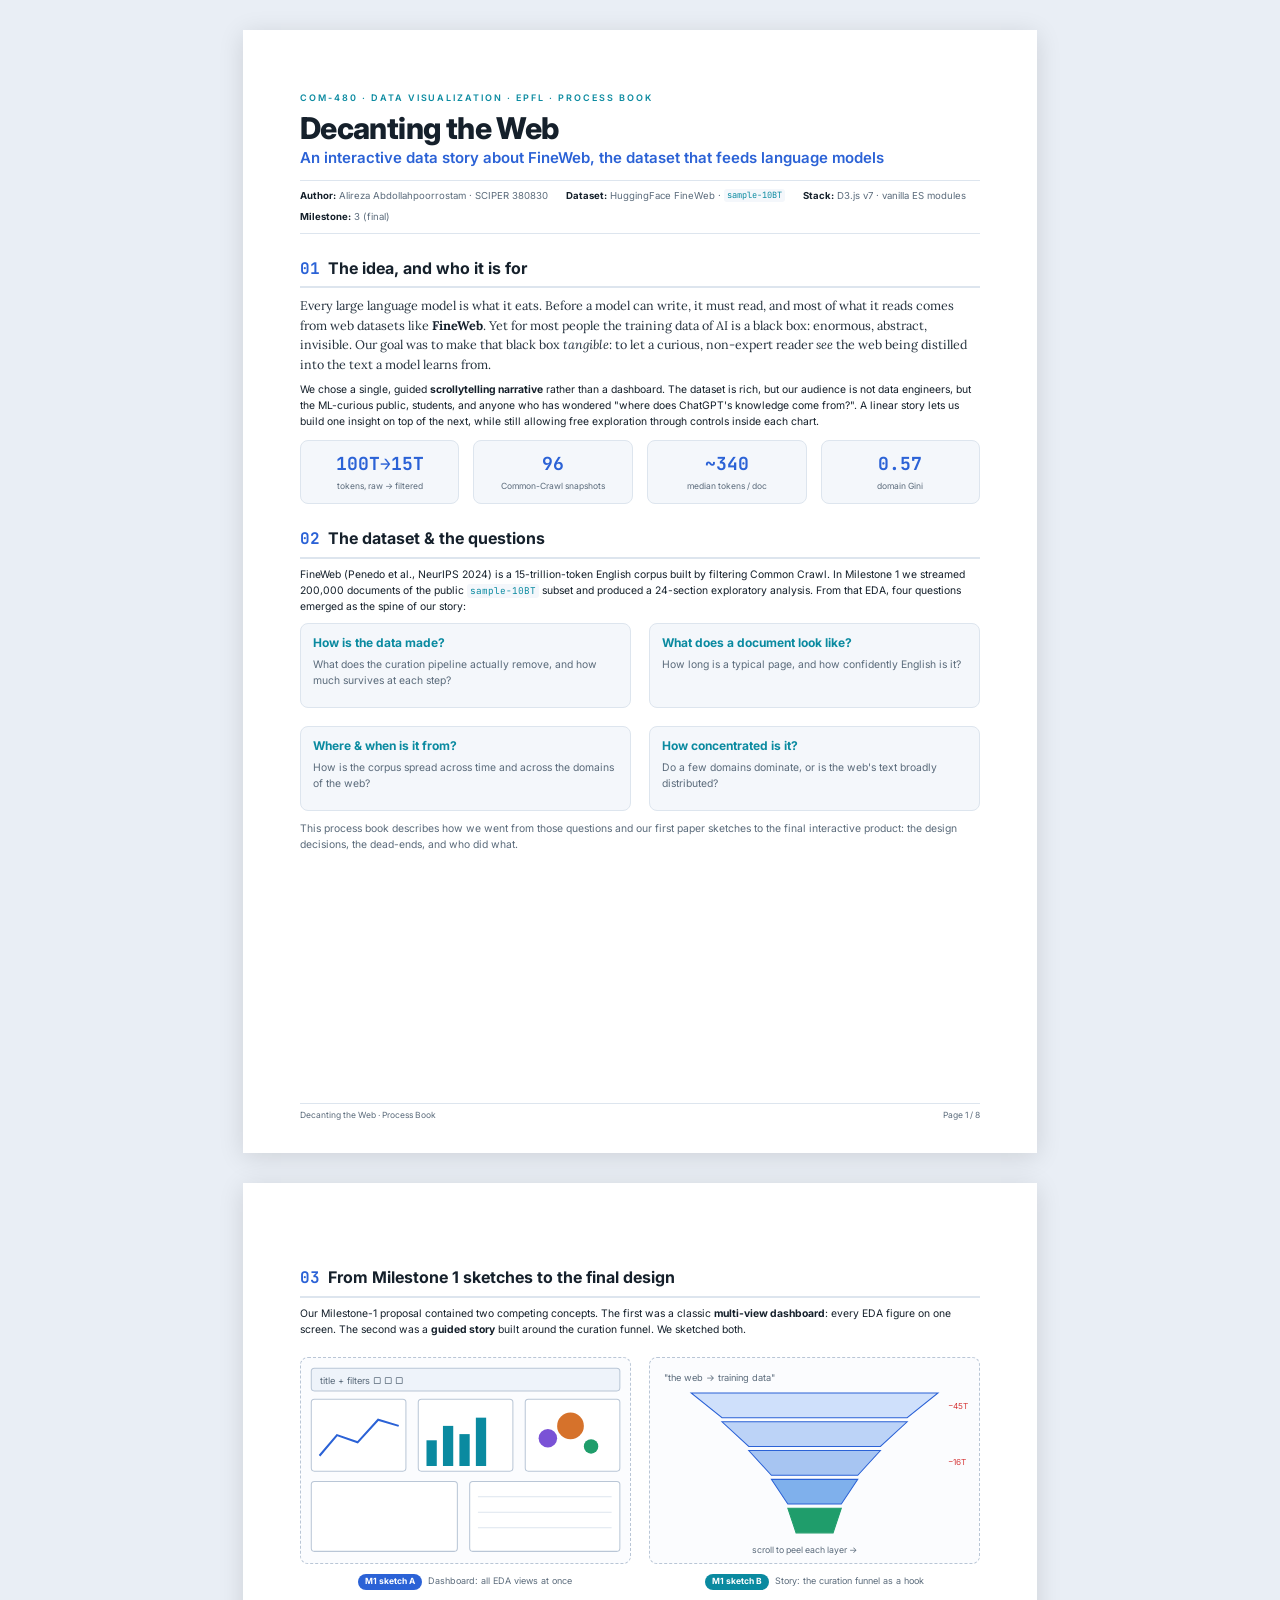
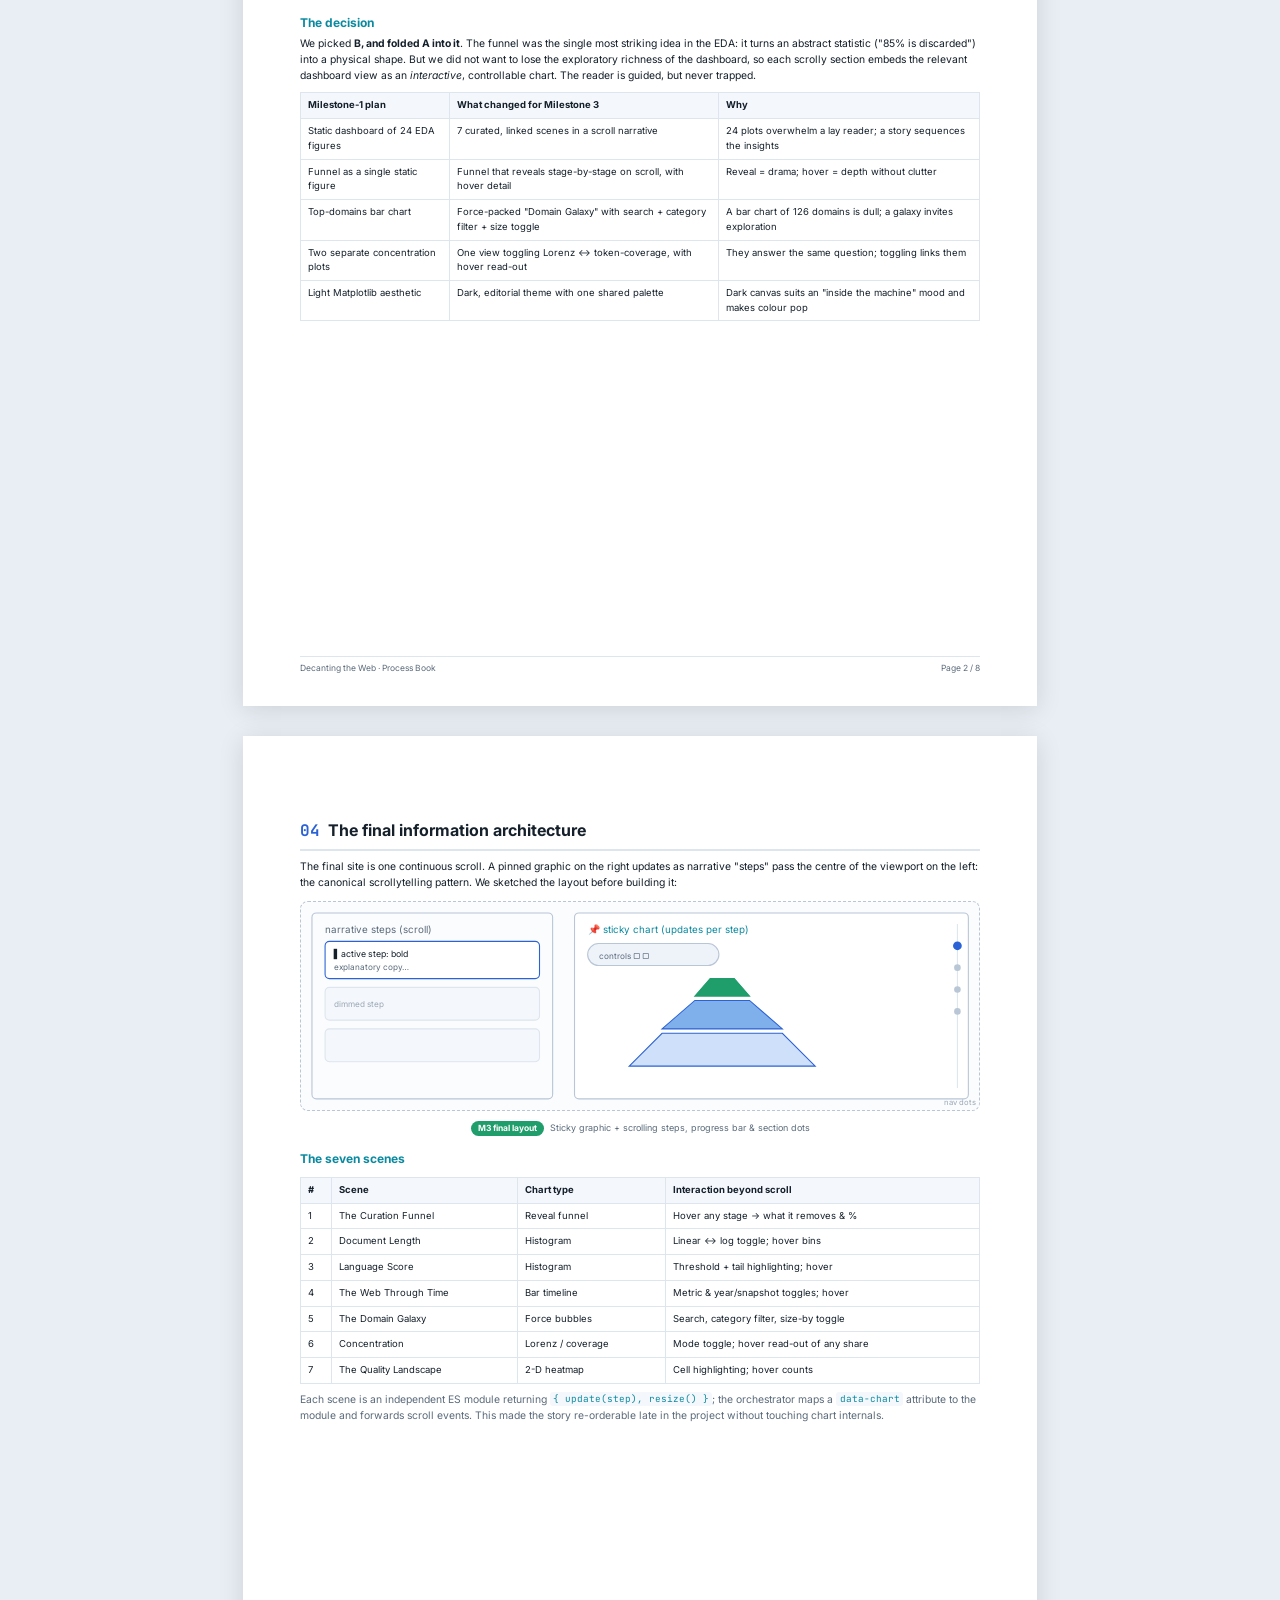
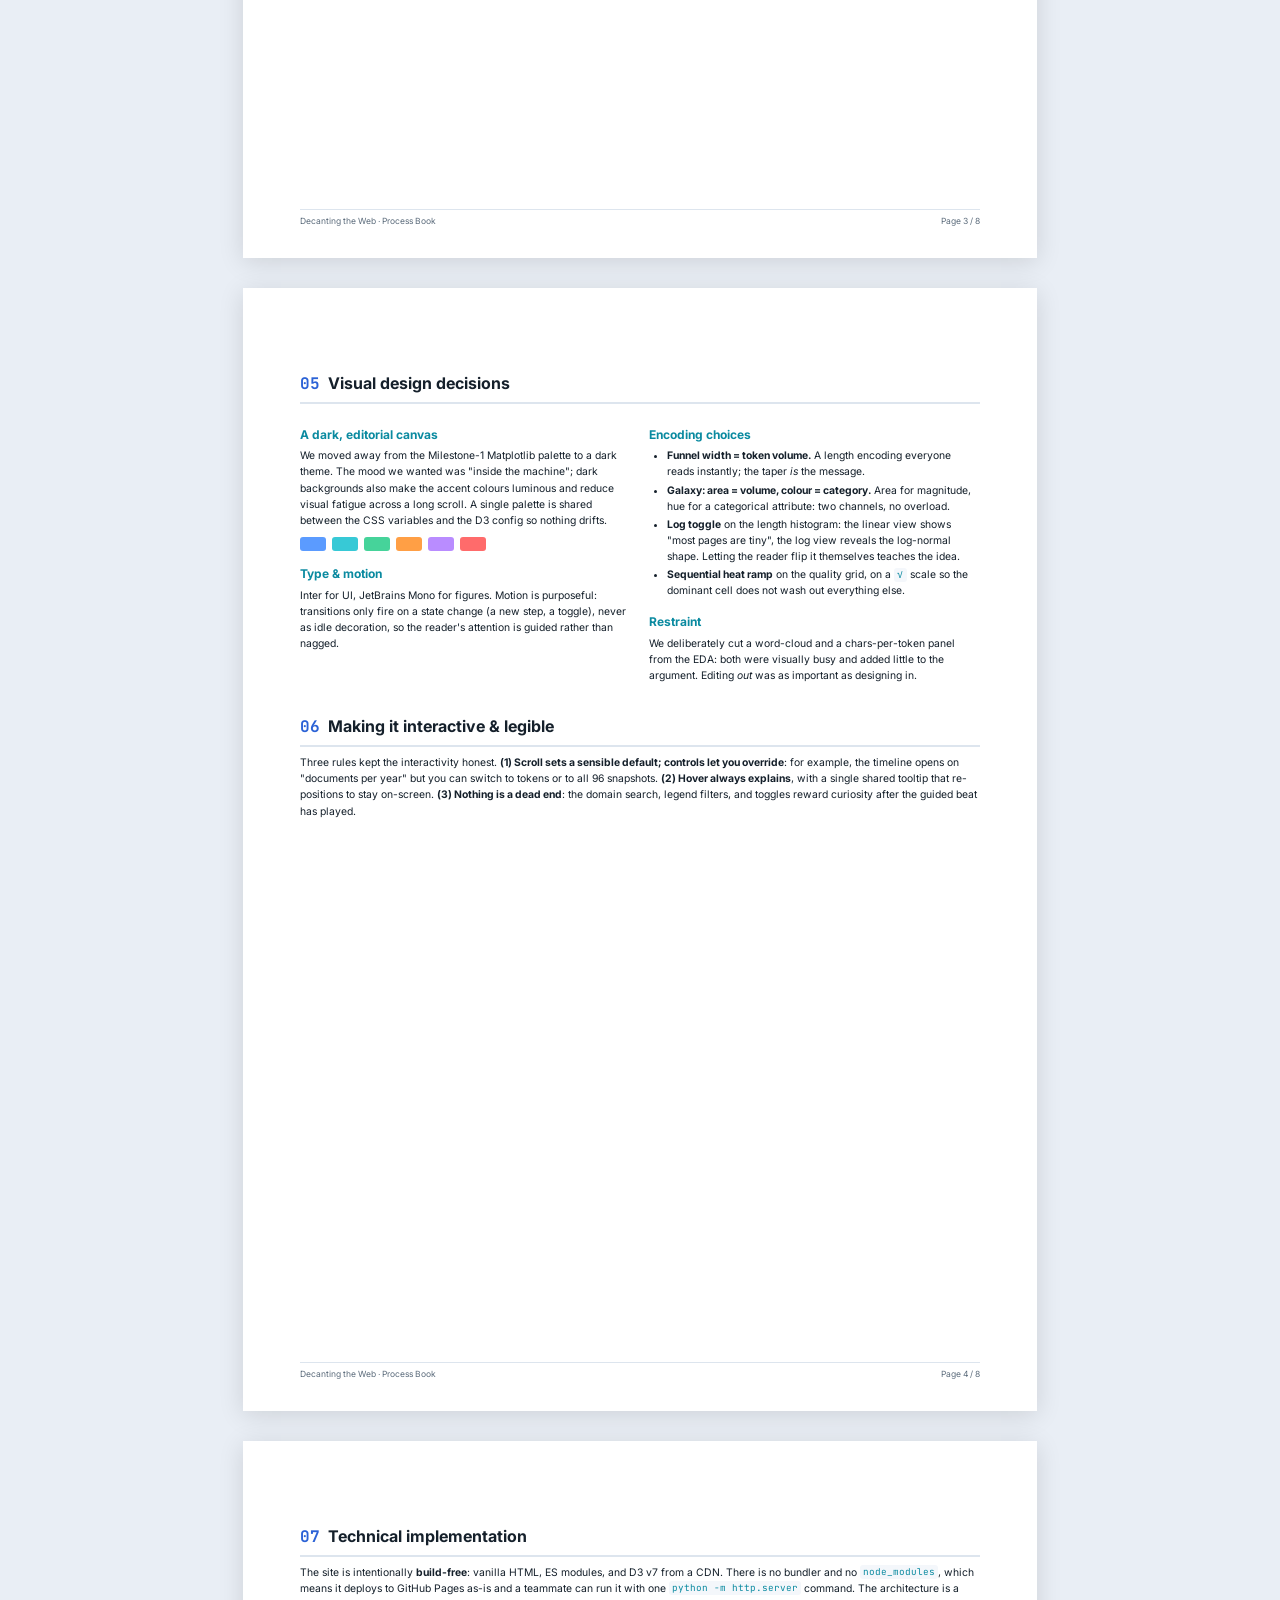
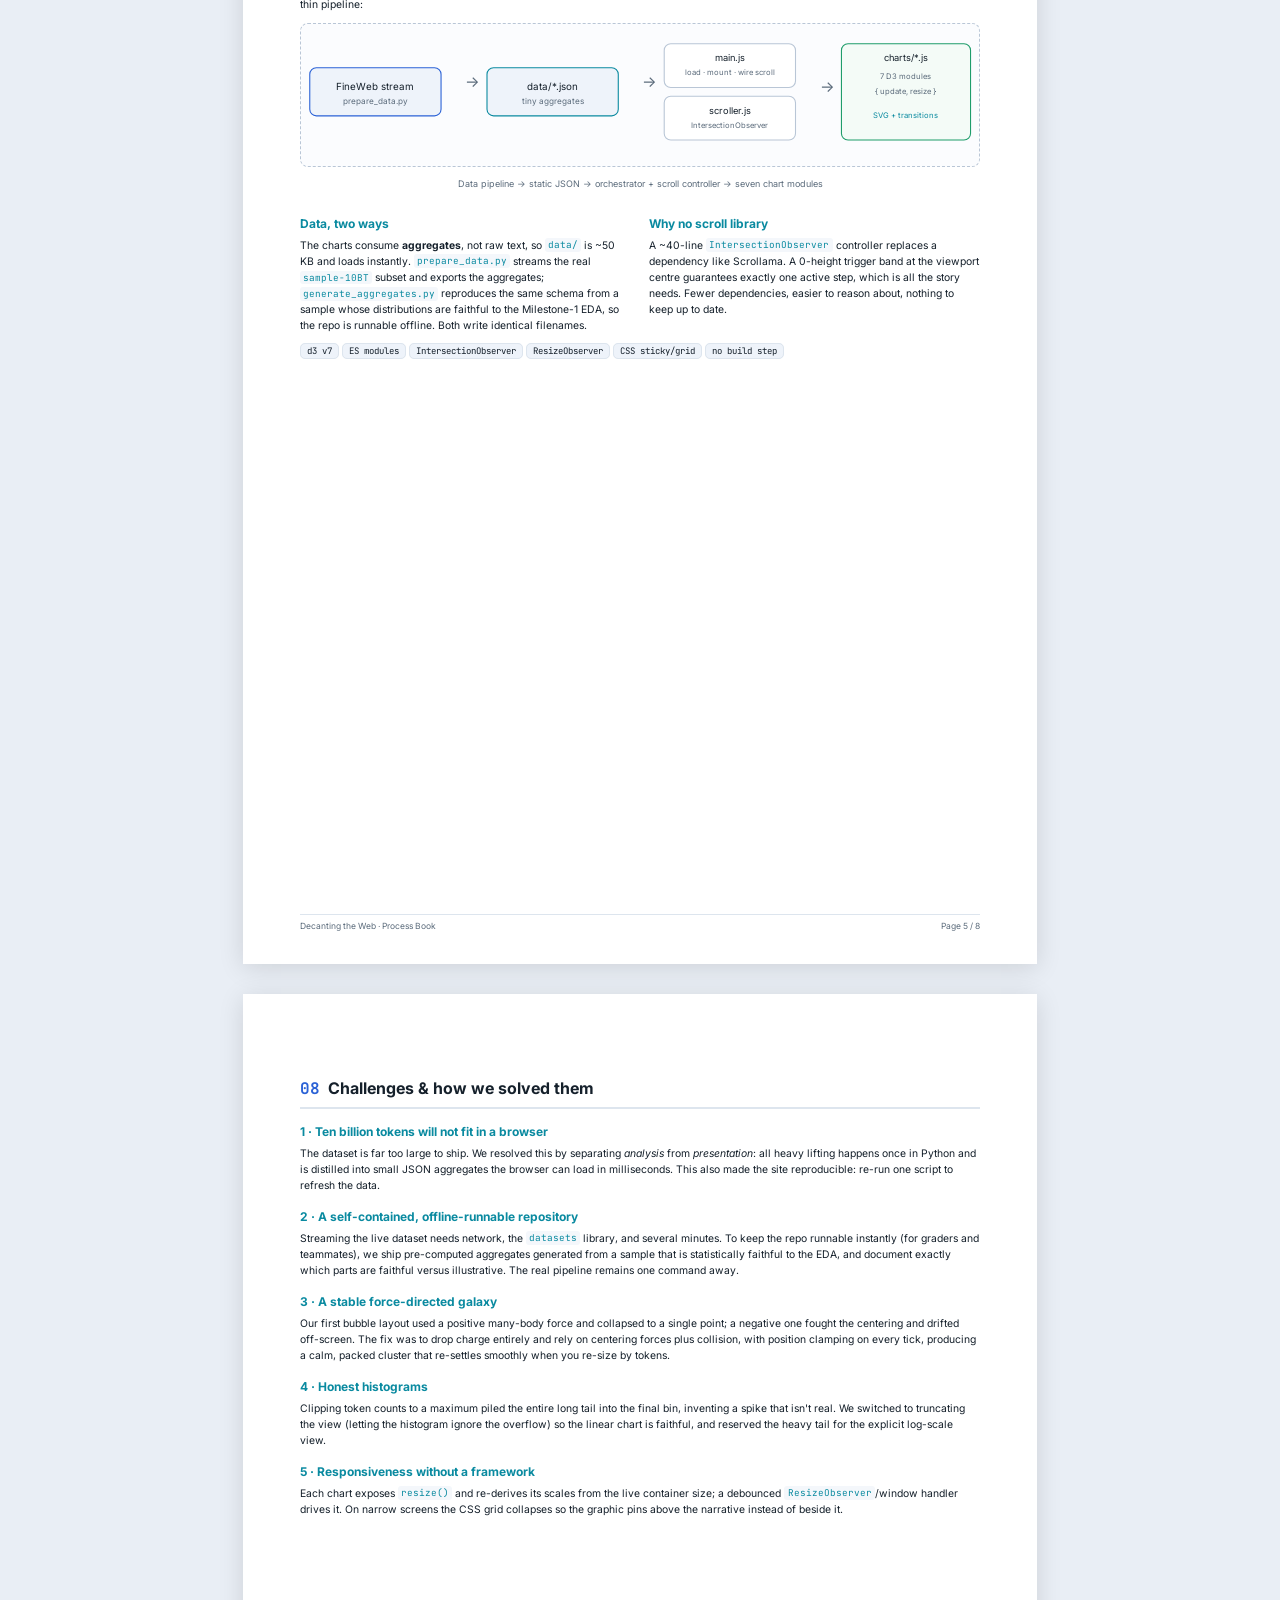
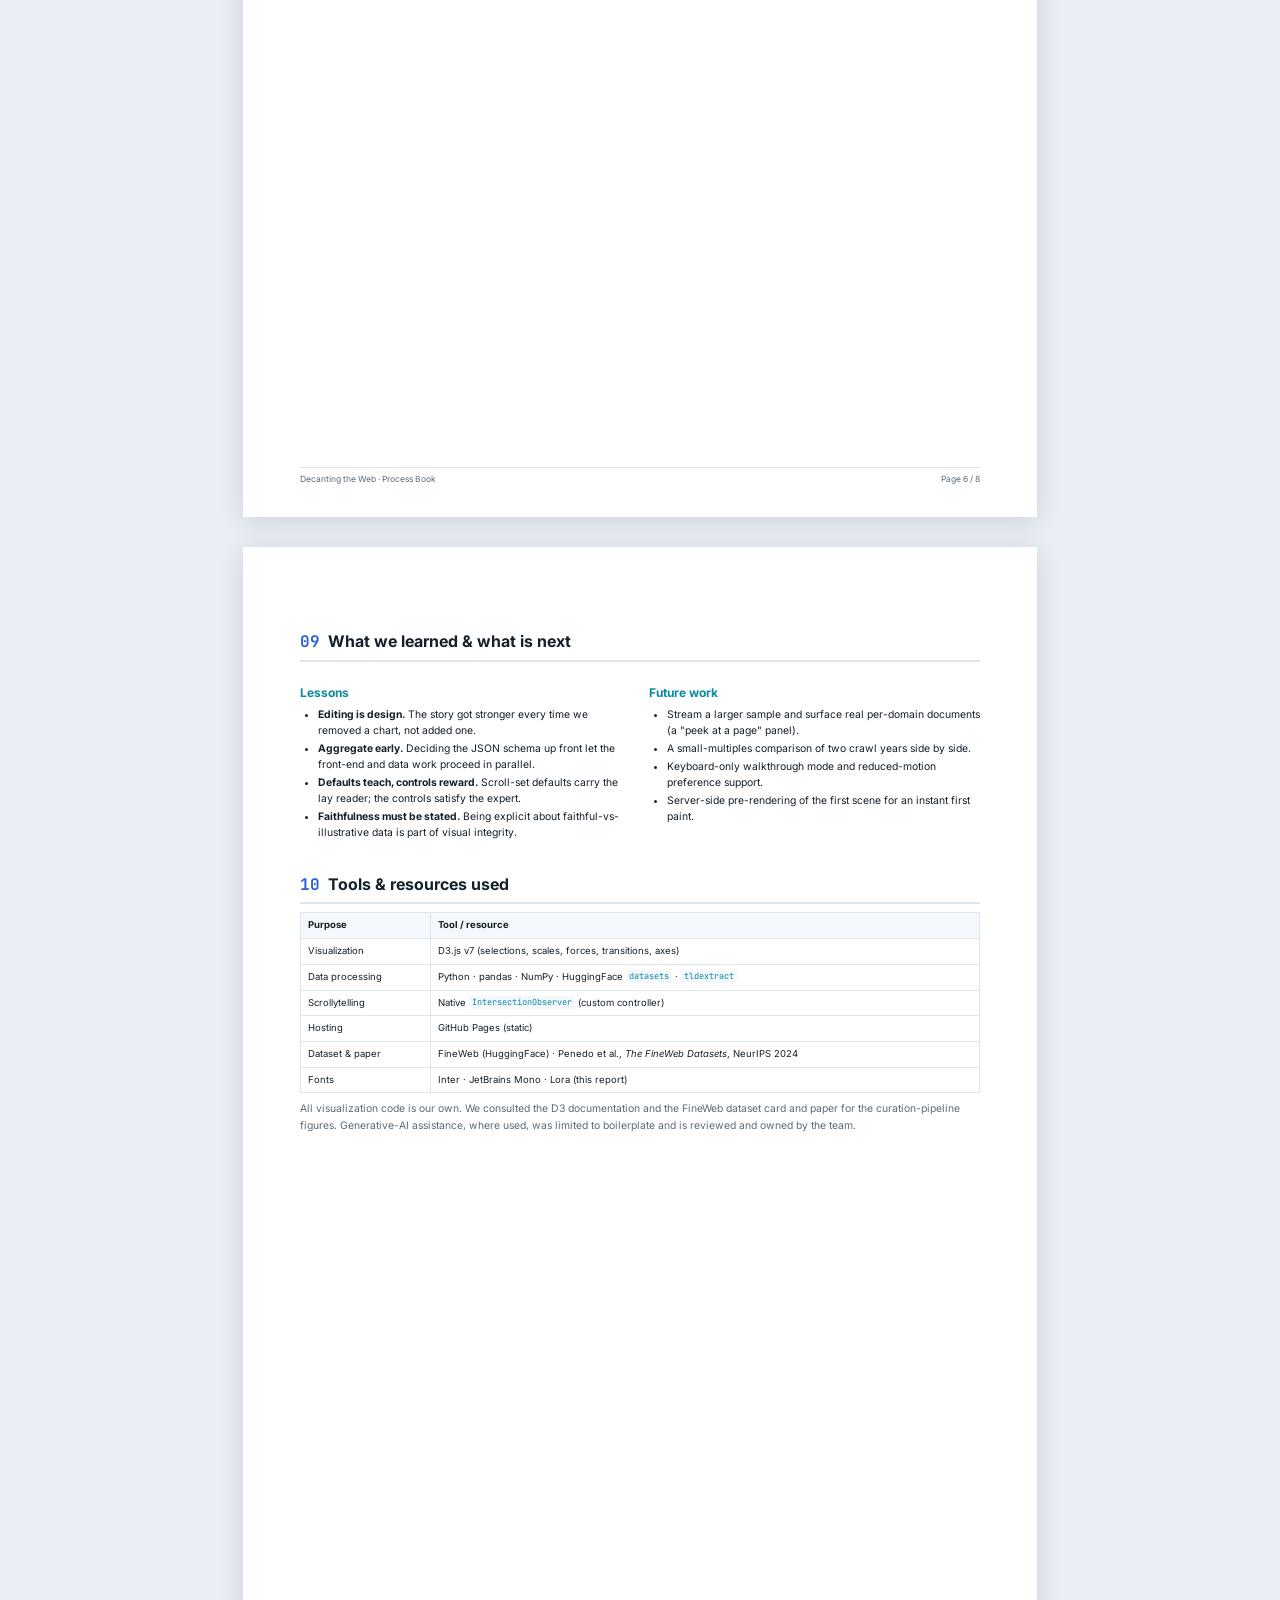
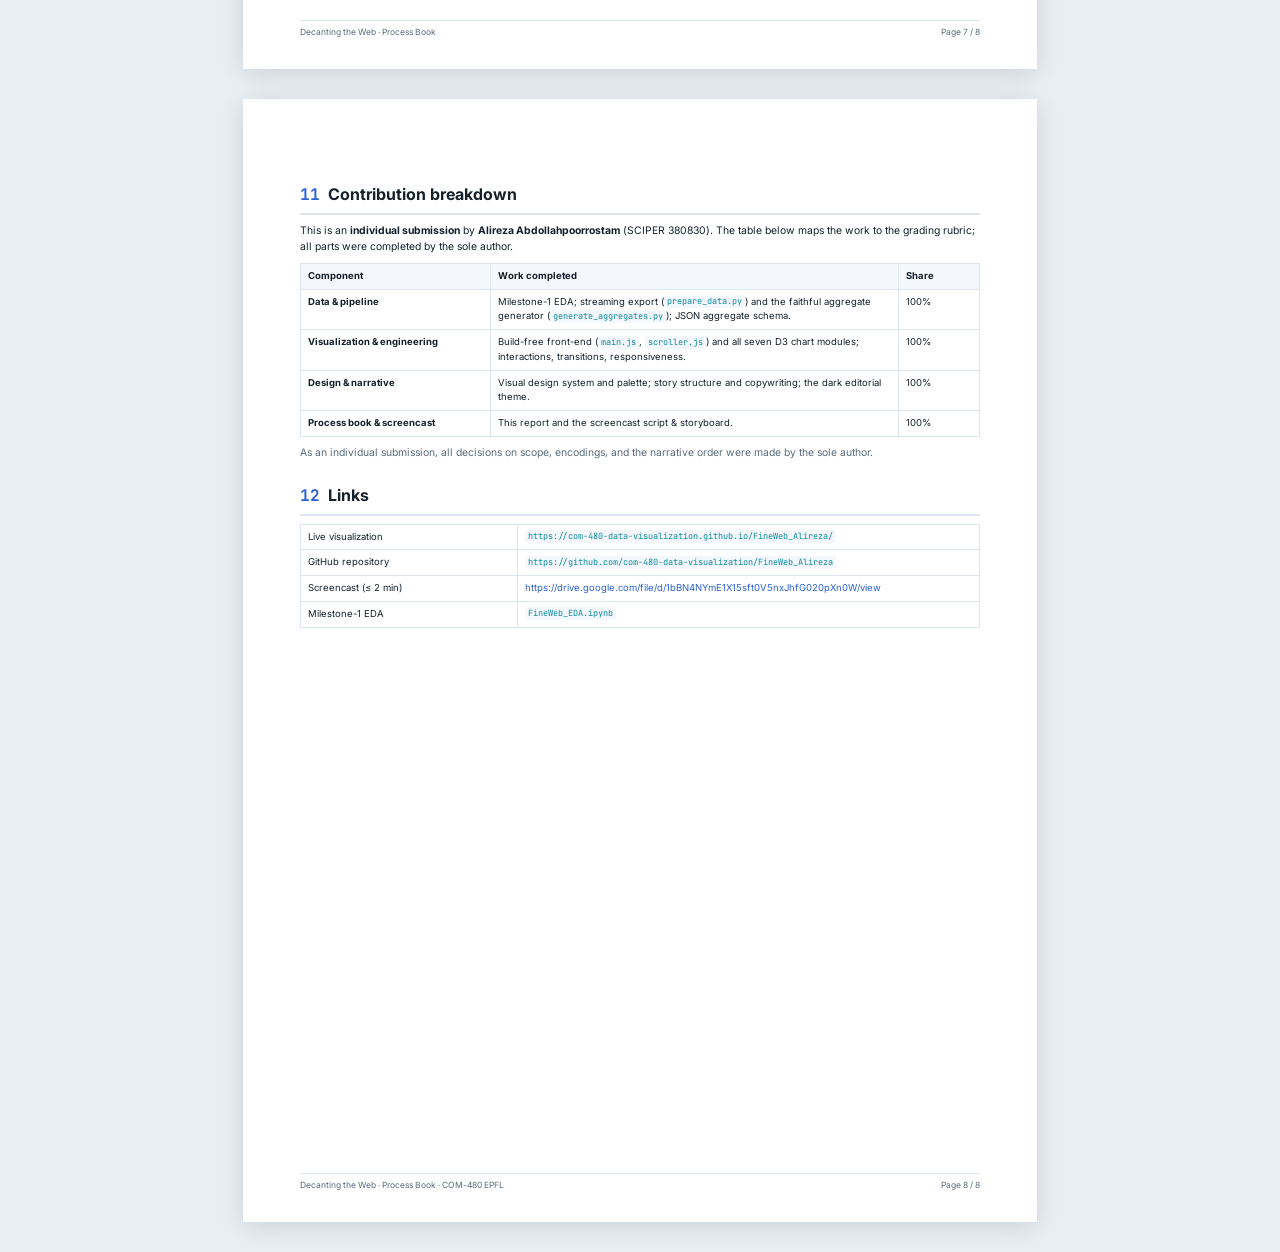
==== commit bb2f304d: "docs: add recorded screencast video link to README, process book, and finalize screencast script" ====
--- a/process-book/process-book.html
+++ b/process-book/process-book.html
@@ -464,7 +464,7 @@
   <table>
     <tr><td style="width:32%">Live visualization</td><td><code>https://com-480-data-visualization.github.io/FineWeb_Alireza/</code></td></tr>
     <tr><td>GitHub repository</td><td><code>https://github.com/com-480-data-visualization/FineWeb_Alireza</code></td></tr>
-    <tr><td>Screencast (≤ 2 min)</td><td><em>add your video link before submitting</em></td></tr>
+    <tr><td>Screencast (≤ 2 min)</td><td><a href="https://drive.google.com/file/d/1bBN4NYmE1X15sft0V5nxJhfG020pXn0W/view?usp=sharing">https://drive.google.com/file/d/1bBN4NYmE1X15sft0V5nxJhfG020pXn0W/view</a></td></tr>
     <tr><td>Milestone-1 EDA</td><td><code>FineWeb_EDA.ipynb</code></td></tr>
   </table>
 
